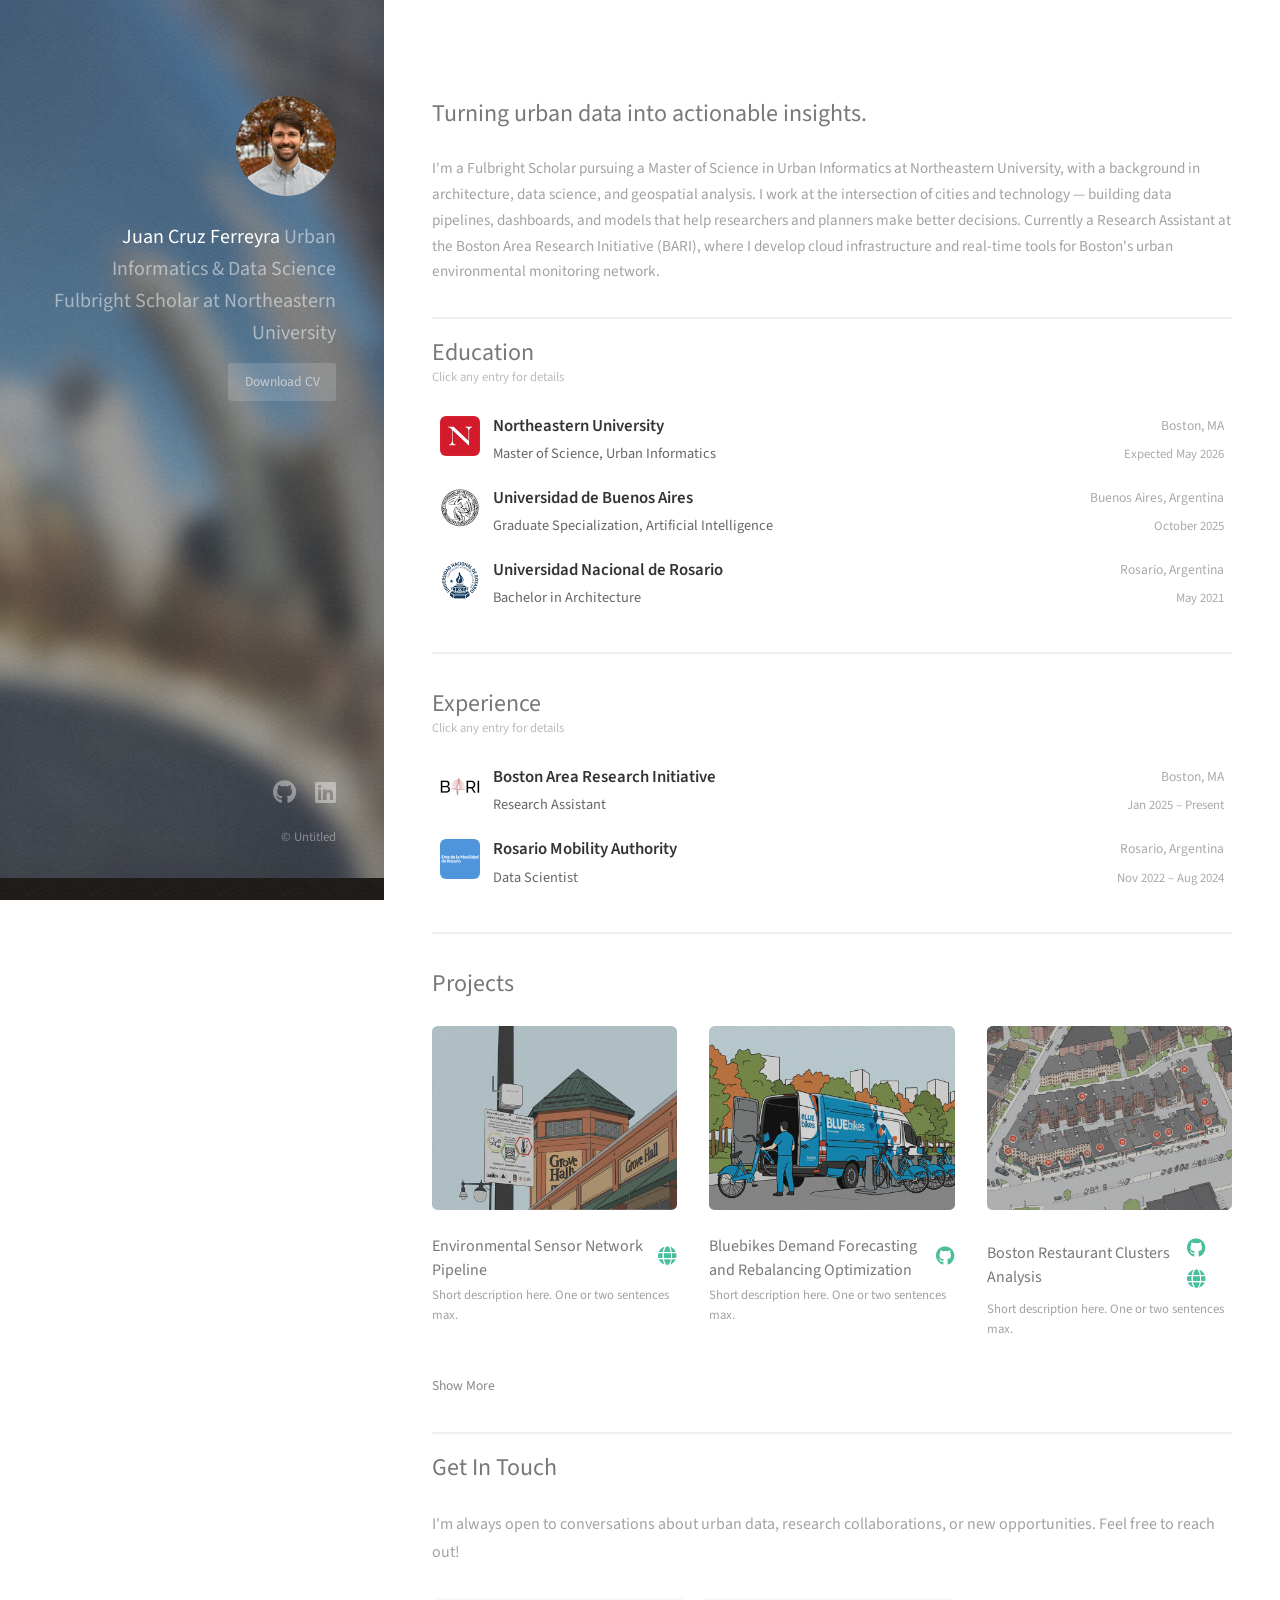
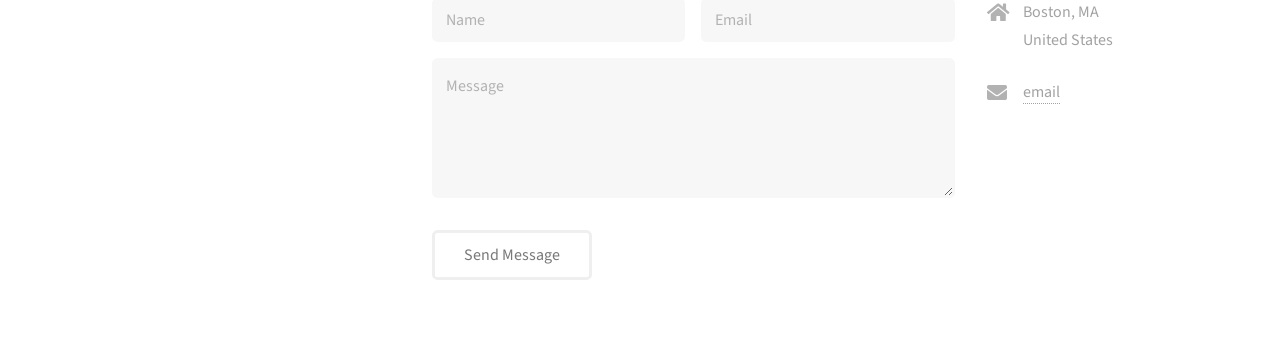
==== index.html @ acee29f5 "fix: add clickable section hint" ====
<!DOCTYPE HTML>
<!--
	Strata by HTML5 UP
	html5up.net | @ajlkn
	Free for personal and commercial use under the CCA 3.0 license (html5up.net/license)
-->
<html>

<head>
	<title>Juan Cruz Ferreyra - portfolio</title>
	<meta charset="utf-8" />
	<meta name="viewport" content="width=device-width, initial-scale=1, user-scalable=no" />
	<link rel="stylesheet" href="assets/css/main.css" />
	<link rel="stylesheet" href="assets/css/lightbox.css" />
</head>

<body class="is-preload">

	<!-- Header -->
	<header id="header">
		<div class="inner">
			<a href="#" class="image avatar"><img src="images/avatar.jpg" alt="Juan Cruz" /></a>
			<h1><strong>Juan Cruz Ferreyra</strong><br />
				Urban Informatics & Data Science<br />
				Fulbright Scholar at Northeastern University</h1>
			<a href="files/resume.pdf" download class="cv-button">Download CV</a>
		</div>
	</header>

	<!-- Main -->
	<div id="main">

		<!-- SUMMARY -->
		<section id="one">
			<header class="major">
				<h2>Turning urban data into actionable insights.</h2>
			</header>
			<p>I'm a Fulbright Scholar pursuing a Master of Science in Urban Informatics at Northeastern University,
				with a background in architecture, data science, and geospatial analysis. I work at the intersection of
				cities and technology — building data pipelines, dashboards, and models that help researchers and
				planners make better decisions. Currently a Research Assistant at the Boston Area Research Initiative
				(BARI), where I develop cloud infrastructure and real-time tools for Boston's urban environmental
				monitoring network.</p>
		</section>


		<!-- EDUCATION -->
		<section id="education">
			<h2>Education</h2>
			<p class="section-hint">Click any entry for details</p>

			<div class="edu-list">

				<div class="edu-item" data-id="edu1">
					<div class="edu-main">
						<a href="https://www.northeastern.edu" target="_blank" class="entry-logo-link">
							<img src="images/logos/neu.jpg" alt="Northeastern University" class="entry-logo" />
						</a>
						<div class="edu-left">
							<span class="edu-institution">Northeastern University</span>
							<span class="edu-degree">Master of Science, Urban Informatics</span>
						</div>
						<div class="edu-right">
							<span class="edu-location">Boston, MA</span>
							<span class="edu-date">Expected May 2026</span>
						</div>
					</div>
				</div>

				<div class="edu-item" data-id="edu2">
					<div class="edu-main">
						<a href="https://www.uba.ar/" target="_blank" class="entry-logo-link">
							<img src="images/logos/uba.jpg" alt="Universidad de Buenos Aires" class="entry-logo" />
						</a>
						<div class="edu-left">
							<span class="edu-institution">Universidad de Buenos Aires</span>
							<span class="edu-degree">Graduate Specialization, Artificial Intelligence</span>
						</div>
						<div class="edu-right">
							<span class="edu-location">Buenos Aires, Argentina</span>
							<span class="edu-date">October 2025</span>
						</div>
					</div>
				</div>

				<div class="edu-item" data-id="edu3">
					<div class="edu-main">
						<a href="https://unr.edu.ar/" target="_blank" class="entry-logo-link">
							<img src="images/logos/unr.jpg" alt="Northeastern University" class="entry-logo" />
						</a>
						<div class="edu-left">
							<span class="edu-institution">Universidad Nacional de Rosario</span>
							<span class="edu-degree">Bachelor in Architecture</span>
						</div>
						<div class="edu-right">
							<span class="edu-location">Rosario, Argentina</span>
							<span class="edu-date">May 2021</span>
						</div>
					</div>
				</div>

			</div>
		</section>

		<!-- Education popup data (hidden) -->
		<div id="edu1-data" style="display:none">
			<h3>Master of Science, Urban Informatics</h3>
			<p class="edu-popup-meta">Northeastern University · Boston, MA<br>Expected May 2026</p>
			<p>The MS in Urban Informatics at Northeastern is a two-year interdisciplinary program applying geospatial
				and computational methods to real-world urban challenges. Its flexible structure draws from engineering,
				planning, and data science, with a strong emphasis on project development and visualization. My
				coursework follows a concentration in Transportation.</p>
			<h4>Courses</h4>
			<ul>
				<li>OR 6205: Deterministic Operations Research</li>
				<li>CIVE 7100: Time Series and Geospatial Data Science</li>
				<li>INSH 6101: Agent-Based Modeling</li>
				<li>IE 7374: Generative AI</li>
				<li>PPUA 6263: GIS for Urban and Regional Planning</li>
				<li>INSH 5302: Information Design and Visual Analytics</li>
				<li>PPUA 5262: Big Data for Cities</li>
				<li>INSH 5301: Computational Statistics</li>
			</ul>
			<div id="lx-tags">
				<span>Python</span>
				<span>GIS</span>
				<span>SQL</span>
				<span>Streamlit</span>
			</div>
			<div class="edu-popup-links">
				<a href="https://camd.northeastern.edu/program/urban-informatics-ms/" target="_blank"
					class="icon solid fa-globe" title="Program Website"><span class="label">Program Website</span></a>
			</div>
		</div>

		<div id="edu2-data" style="display:none">
			<h3>Graduate Specialization, Artificial Intelligence</h3>
			<p class="edu-popup-meta">University of Buenos Aires · Buenos Aires, Argentina<br>October 2025</p>
			<p>The Graduate Specialization in Artificial Intelligence at UBA's School of Engineering is a rigorous
				one-year program focused on technical and methodological AI skills. Delivered synchronously online, it
				covers the full stack from mathematical foundations to applied deep learning and MLOps. The
				specialization serves as the intermediate degree toward a Master's in Artificial Intelligence, and
				concludes with a 600-hour capstone project.</p>
			<h4>Courses</h4>
			<ul>
				<li>Capstone</li>
				<li>Computer Vision I and II</li>
				<li>MLOps</li>
				<li>Natural Language Processing I</li>
				<li>Deep Learning</li>
				<li>Time Series Analysis and Forecasting</li>
				<li>Machine Learning</li>
				<li>Probability and Statistics</li>
				<li>Mathematics for Artificial Intelligence</li>
			</ul>
			<div id="lx-tags">
				<span>Python</span>
				<span>Machine Learning</span>
			</div>
			<div class="edu-popup-links">
				<a href="https://lse-posgrados.fi.uba.ar/posgrados/especializaciones/ceia" target="_blank"
					class="icon solid fa-globe" title="Program Website"><span class="label">Program Website</span></a>
			</div>
		</div>

		<div id="edu3-data" style="display:none">
			<h3>Bachelor in Architecture</h3>
			<p class="edu-popup-meta">National University of Rosario · Rosario, Argentina<br>May 2021</p>
			<p>My training in architecture at UNR built a foundation in spatial thinking, design communication, and the
				relationship between people and the built environment — perspectives I continue to draw on when working
				with urban data. The program's urban planning sequence introduced me to city analysis, intervention
				design, and the historical forces that shape urban form, which ultimately led me toward urban
				informatics as a field.</p>
			<h4>Courses</h4>
			<ul>
				<li>Urban Planning I, II, III</li>
				<li>Architectural Project I, II, III</li>
				<li>Graphic Epression I, II</li>
			</ul>
			<div class="edu-popup-links">
				<a href="https://fapyd.unr.edu.ar/" target="_blank" class="icon solid fa-globe"
					title="Program Website"><span class="label">Program Website</span></a>
			</div>
		</div>

		<!-- EXPERIENCE -->
		<section id="experience">
			<h2>Experience</h2>
			<p class="section-hint">Click any entry for details</p>
			
			<div class="edu-list">

				<div class="edu-item" data-id="exp1">
					<div class="edu-main">
						<a href="https://cssh.northeastern.edu/bari/" target="_blank" class="entry-logo-link">
							<img src="images/logos/bari.jpg" alt="Boston Area Research Initiative" class="entry-logo" />
						</a>
						<div class="edu-left">
							<span class="edu-institution">Boston Area Research Initiative</span>
							<span class="edu-degree">Research Assistant</span>
						</div>
						<div class="edu-right">
							<span class="edu-location">Boston, MA</span>
							<span class="edu-date">Jan 2025 – Present</span>
						</div>
					</div>
				</div>

				<div class="edu-item" data-id="exp2">
					<div class="edu-main">
						<a href="#" target="_blank" class="entry-logo-link">
							<img src="images/logos/emr.jpg" alt="Rosario Mobility Authority" class="entry-logo" />
						</a>
						<div class="edu-left">
							<span class="edu-institution">Rosario Mobility Authority</span>
							<span class="edu-degree">Data Scientist</span>
						</div>
						<div class="edu-right">
							<span class="edu-location">Rosario, Argentina</span>
							<span class="edu-date">Nov 2022 – Aug 2024</span>
						</div>
					</div>
				</div>

			</div>
		</section>

		<!-- Experience popup data (hidden) -->
		<div id="exp1-data" style="display:none">
			<h3>Research Assistant</h3>
			<p class="edu-popup-meta">Boston Area Research Initiative · Boston, MA<br>Jan 2025 – Present</p>
			<p>The Boston Area Research Initiative (BARI) is a civic research center at Northeastern that leverages
				urban data to advance social, economic, and environmental justice across greater Boston. I joined as a
				Research Assistant in January 2025, supporting data infrastructure development and open data initiatives
				in collaboration with public and non-profit partners.</p>
			<ul>
				<li>Owned end-to-end development and deployment of real-time data pipeline and dashboard for 50+
					distributed urban sensors. Collaborated with stakeholders to define requirements, designed cloud
					infrastructure for data ingestion and transformation, implemented data quality validation and
					relational database, and built live dashboard enabling non-technical users to independently analyze
					data.</li>
				<li>Led product rollout including user training, documentation, and system handoff. Monitor and maintain
					pipeline to ensure reliable performance for ongoing research and community partnerships.</li>
				<li>Curated and published open datasets integrating public Boston data sources with geospatial layers
					for research and urban policy analysis.</li>
			</ul>
			<div id="lx-tags">
				<span>Python</span>
				<span>R</span>
				<span>Azure</span>
				<span>SQL</span>
				<span>Streamlit</span>
				<span>ArcGIS</span>
			</div>
			<div class="edu-popup-links">
				<a href="https://cssh.northeastern.edu/bari/" target="_blank" class="icon solid fa-globe"
					title="Organization Website"><span class="label">Website</span></a>
			</div>
		</div>

		<div id="exp2-data" style="display:none">
			<h3>Data Scientist</h3>
			<p class="edu-popup-meta">Rosario Mobility Authority · Rosario, Argentina<br>Nov 2022 – Aug 2024</p>
			<p>The Rosario Mobility Authority (Ente de la Movilidad de Rosario) is the public agency overseeing urban
				mobility across all transport modes in Rosario, Argentina — including a bus network of 52 lines serving
				the greater metropolitan area. As a Data Scientist, I supported the agency's data and analytics efforts,
				working across transit operations, GPS infrastructure, and bikeshare systems.</p>
			<ul>
				<li>Analyzed GPS trajectory data, smart card transactions, and operational logs from 400+ buses to
					monitor transit system performance and identify service disruptions. Collaborated with operations
					and planning teams to build automated dashboards used by executive leadership for data-driven
					decision-making and performance tracking.</li>
				<li>Built predictive model combining spatial and temporal features with gradient boosting to recover
					missing origin locations in GPS data. Achieved 93.8% accuracy, improving data completeness by 15%+
					and enabling more precise origin-destination analysis for underrepresented geographical areas with
					poor GPS signal coverage.</li>
				<li>Developed and deployed automated data quality system to detect and correct GPS trajectory errors,
					integrating validation process into smart card transaction queries. Reduced manual data cleaning
					effort by 80%, enabling fair performance analysis across bus lines and improving data reliability
					for operational analytics.</li>
				<li>Identified anomalous usage patterns in 4+ years of bike-sharing trip data accounting for 12.6% of
					vehicle losses. Collaborated with team to propose targeted interventions as alternative to
					third-party vendor's system-wide restriction approach, presenting data-driven recommendations to
					stakeholders.</li>
			</ul>
			<div id="lx-tags">
				<span>Python</span>
				<span>SQL</span>
				<span>PostgreSQL</span>
				<span>GeoPandas</span>
			</div>
			<div class="edu-popup-links">
				<a href="#" target="_blank" class="icon solid fa-globe" title="Organization Website"><span
						class="label">Website</span></a>
			</div>
		</div>


		<!-- PROJECTS -->
		<section id="two">
			<h2>Projects</h2>
			<div class="row">

				<article class="col-4 col-12-xsmall work-item">
					<div class="project-gallery">
						<a href="images/fulls/project01/project01-01.jpg" class="image fit thumb"
							data-caption="Real-time sensor dashboard overview">
							<img src="images/thumbs/project01.jpg" alt="" />
						</a>
						<a href="images/fulls/project01/project01-02.jpg" class="image fit thumb" style="display:none"
							data-caption="ETL pipeline architecture">
							<img src="images/thumbs/project01-01.jpg" alt="" />
						</a>
						<a href="images/fulls/project01/project01-03.jpg" class="image fit thumb" style="display:none"
							data-caption="Geospatial data visualization">
							<img src="images/thumbs/project01-01.jpg" alt="" />
						</a>
					</div>
					<div
						style="display:flex; align-items:center; justify-content:space-between; margin:0.5em 0 0.3em 0;">
						<h3 style="margin:0;">Environmental Sensor Network Pipeline</h3>
						<ul class="icons" style="margin:0; font-size:0.8em;">
							<li><a href="https://www.commonsensesproject.org/live-sensor-data" target="_blank"
									class="icon solid fa-globe" title="Live Site"><span class="label">Live
										Site</span></a></li>
						</ul>
					</div>
					<p>Short description here. One or two sentences max.</p>
					<p class="lx-long-desc" style="display:none">This is the longer description that appears in the
						lightbox panel. You can write as much as you want here — methodology, context, findings,
						whatever you want the viewer to read when they open the project.</p>
					<span class="lx-tag" style="display:none">Python</span>
					<span class="lx-tag" style="display:none">Azure</span>
					<span class="lx-tag" style="display:none">SQL</span>
					<span class="lx-tag" style="display:none">Streamlit</span>
				</article>

				<article class="col-4 col-12-xsmall work-item">
					<div class="project-gallery">
						<a href="images/fulls/project02/map01.jpg" class="image fit thumb"
							data-caption="Real-time sensor dashboard overview">
							<img src="images/thumbs/project02.jpg" alt="" />
						</a>
						<a href="images/fulls/project02/map02.jpg" class="image fit thumb" style="display:none"
							data-caption="ETL pipeline architecture"></a>
						<a href="images/fulls/project02/map03.jpg" class="image fit thumb" style="display:none"
							data-caption="ETL pipeline architecture"></a>
						<a href="images/fulls/project02/map04.jpg" class="image fit thumb" style="display:none"
							data-caption="ETL pipeline architecture"></a>
						<a href="images/fulls/project02/map05.jpg" class="image fit thumb" style="display:none"
							data-caption="ETL pipeline architecture"></a>
						<a href="images/fulls/project02/map06.jpg" class="image fit thumb" style="display:none"
							data-caption="ETL pipeline architecture"></a>
						<a href="images/fulls/project02/map07.jpg" class="image fit thumb" style="display:none"
							data-caption="ETL pipeline architecture"></a>
					</div>
					<div
						style="display:flex; align-items:center; justify-content:space-between; margin:0.5em 0 0.3em 0;">
						<h3 style="margin:0;">Bluebikes Demand Forecasting and Rebalancing Optimization</h3>
						<ul class="icons" style="margin:0; font-size:0.8em;">
							<li><a href="https://github.com/jcruz-ferreyra?tab=repositories"
									class="icon brands fa-github" title="GitHub"><span class="label">GitHub</span></a>
							</li>
						</ul>
					</div>
					<p>Short description here. One or two sentences max.</p>
					<p class="lx-long-desc" style="display:none">This is the longer description that appears in the
						lightbox panel. You can write as much as you want here — methodology, context, findings,
						whatever you want the viewer to read when they open the project. This is the longer description
						that appears in the
						lightbox panel. You can write as much as you want here — methodology, context, findings,
						whatever you want the viewer to read when they open the project. This is the longer description
						that appears in the
						lightbox panel. You can write as much as you want here — methodology, context, findings,
						whatever you want the viewer to read when they open the project. This is the longer description
						that appears in the
						lightbox panel. You can write as much as you want here — methodology, context, findings,
						whatever you want the viewer to read when they open the project.</p>
					<span class="lx-tag" style="display:none">Python</span>
					<span class="lx-tag" style="display:none">Azure</span>
					<span class="lx-tag" style="display:none">SQL</span>
					<span class="lx-tag" style="display:none">Streamlit</span>
				</article>

				<article class="col-4 col-12-xsmall work-item">
					<div class="project-gallery">
						<a href="images/fulls/project01/project01-01.jpg" class="image fit thumb"
							data-caption="Real-time sensor dashboard overview">
							<img src="images/thumbs/project03.jpg" alt="" />
						</a>
						<a href="images/fulls/project01/project01-02.jpg" class="image fit thumb" style="display:none"
							data-caption="ETL pipeline architecture"></a>
						<a href="images/fulls/project01/project01-03.jpg" class="image fit thumb" style="display:none"
							data-caption="Geospatial data visualization"></a>
					</div>
					<div
						style="display:flex; align-items:center; justify-content:space-between; margin:0.5em 0 0.3em 0;">
						<h3 style="margin:0;">Boston Restaurant Clusters Analysis</h3>
						<ul class="icons" style="margin:0; font-size:0.8em;">
							<li><a href="https://github.com/jcruz-ferreyra?tab=repositories"
									class="icon brands fa-github" title="GitHub"><span class="label">GitHub</span></a>
							</li>
							<li><a href="https://www.commonsensesproject.org/live-sensor-data"
									class="icon solid fa-globe" title="Live Site"><span class="label">Live
										Site</span></a></li>
						</ul>
					</div>
					<p>Short description here. One or two sentences max.</p>
					<p class="lx-long-desc" style="display:none">This is the longer description that appears in the
						lightbox panel. You can write as much as you want here — methodology, context, findings,
						whatever you want the viewer to read when they open the project. This is the longer description
						that appears in the
						lightbox panel. You can write as much as you want here — methodology, context, findings,
						whatever you want the viewer to read when they open the project. This is the longer description
						that appears in the
						lightbox panel. You can write as much as you want here — methodology, context, findings,
						whatever you want the viewer to read when they open the project. This is the longer description
						that appears in the
						lightbox panel. You can write as much as you want here — methodology, context, findings,
						whatever you want the viewer to read when they open the project.</p>
					<span class="lx-tag" style="display:none">Python</span>
					<span class="lx-tag" style="display:none">Azure</span>
					<span class="lx-tag" style="display:none">SQL</span>
					<span class="lx-tag" style="display:none">Streamlit</span>
				</article>


				<div id="extra-projects" style="display:none; width:100%;">
					<div class="row">
						<article class="col-4 col-12-xsmall work-item">
							<div class="project-gallery">
								<a href="images/fulls/project01/project01-01.jpg" class="image fit thumb"
									data-caption="Real-time sensor dashboard overview">
									<img src="images/thumbs/project04.jpg" alt="" />
								</a>
								<a href="images/fulls/project01/project01-02.jpg" class="image fit thumb"
									style="display:none" data-caption="ETL pipeline architecture"></a>
								<a href="images/fulls/project01/project01-03.jpg" class="image fit thumb"
									style="display:none" data-caption="Geospatial data visualization"></a>
							</div>
							<div
								style="display:flex; align-items:center; justify-content:space-between; margin:0.5em 0 0.3em 0;">
								<h3 style="margin:0;">Bluebikes Network Expansion Analysis</h3>
								<ul class="icons" style="margin:0; font-size:0.8em;">
									<li><a href="https://github.com/jcruz-ferreyra?tab=repositories"
											class="icon brands fa-github" title="GitHub"><span
												class="label">GitHub</span></a>
									</li>
									<li><a href="https://www.commonsensesproject.org/live-sensor-data"
											class="icon solid fa-globe" title="Live Site"><span class="label">Live
												Site</span></a></li>
								</ul>
							</div>
							<p>Short description here. One or two sentences max.</p>
							<p class="lx-long-desc" style="display:none">This is the longer description that appears in
								the
								lightbox panel. You can write as much as you want here — methodology, context, findings,
								whatever you want the viewer to read when they open the project. This is the longer
								description
								that appears in the
								lightbox panel. You can write as much as you want here — methodology, context, findings,
								whatever you want the viewer to read when they open the project. This is the longer
								description
								that appears in the
								lightbox panel. You can write as much as you want here — methodology, context, findings,
								whatever you want the viewer to read when they open the project. This is the longer
								description
								that appears in the
								lightbox panel. You can write as much as you want here — methodology, context, findings,
								whatever you want the viewer to read when they open the project.</p>
							<span class="lx-tag" style="display:none">Python</span>
							<span class="lx-tag" style="display:none">Azure</span>
							<span class="lx-tag" style="display:none">SQL</span>
							<span class="lx-tag" style="display:none">Streamlit</span>
						</article>
					</div>
				</div>


			</div>
			<ul class="actions">
				<li><a href="#" class="expand-btn" id="toggle-projects">Show More</a></li>
			</ul>
		</section>

		<!-- Three -->
		<section id="three">
			<h2>Get In Touch</h2>
			<p>I'm always open to conversations about urban data, research collaborations, or new opportunities. Feel
				free to reach out!</p>
			<div class="row">
				<div class="col-8 col-12-small">
					<form method="post" action="#">
						<div class="row gtr-uniform gtr-50">
							<div class="col-6 col-12-xsmall"><input type="text" name="name" id="name"
									placeholder="Name" />
							</div>
							<div class="col-6 col-12-xsmall"><input type="email" name="email" id="email"
									placeholder="Email" /></div>
							<div class="col-12"><textarea name="message" id="message" placeholder="Message"
									rows="4"></textarea></div>
						</div>
					</form>
					<ul class="actions">
						<li><input type="submit" value="Send Message" /></li>
					</ul>
				</div>
				<div class="col-4 col-12-small">
					<ul class="labeled-icons">
						<li>
							<h3 class="icon solid fa-home"><span class="label">Address</span></h3>
							Boston, MA<br />
							United States
						</li>
						<li>
							<h3 class="icon solid fa-envelope"><span class="label">Email</span></h3>
							<a href="mailto:ferreyra.juancruz95@gmail.com">email</a>
						</li>
					</ul>
				</div>
			</div>
		</section>

	</div>

	<!-- Custom Lightbox -->
	<div id="lx-overlay">
		<div id="lx-panel">
			<button id="lx-close">&#10005;</button>
			<div id="lx-left">
				<div id="lx-image-side">
					<div id="lx-counter"></div>
					<button id="lx-prev">&#10094;</button>
					<img id="lx-img" src="" alt="" />
					<button id="lx-next">&#10095;</button>
				</div>
				<div id="lx-caption"></div>
			</div>
			<div id="lx-info-side">
				<h3 id="lx-title"></h3>
				<p id="lx-desc"></p>
				<div id="lx-tags"></div>
				<div id="lx-links"></div>
			</div>
		</div>
	</div>

	<!-- Education Popup -->
	<div id="edu-popup">
		<div id="edu-popup-panel"></div>
	</div>

	<!-- Footer -->
	<footer id="footer">
		<div class="inner">
			<ul class="icons">
				<li><a href="https://github.com/jcruz-ferreyra" class="icon brands fa-github"><span
							class="label">Github</span></a></li>
				<li><a href="https://www.linkedin.com/in/jcruz-ferreyra/" class="icon brands fa-linkedin"><span
							class="label">Linkedin</span></a></li>
			</ul>
			<ul class="copyright">
				<li>&copy; Untitled</li>
			</ul>
		</div>
	</footer>

	<!-- Scripts -->
	<script src="assets/js/jquery.min.js"></script>
	<script src="assets/js/browser.min.js"></script>
	<script src="assets/js/breakpoints.min.js"></script>
	<script src="assets/js/util.js"></script>
	<script src="assets/js/main.js"></script>
	<script src="assets/js/lightbox.js"></script>

</body>

</html>
---- assets/css/main.css ----
@import url("fontawesome-all.min.css");
@import url("https://fonts.googleapis.com/css?family=Source+Sans+Pro:400,400italic");

/*
	Strata by HTML5 UP
	html5up.net | @ajlkn
	Free for personal and commercial use under the CCA 3.0 license (html5up.net/license)
*/

html,
body,
div,
span,
applet,
object,
iframe,
h1,
h2,
h3,
h4,
h5,
h6,
p,
blockquote,
pre,
a,
abbr,
acronym,
address,
big,
cite,
code,
del,
dfn,
em,
img,
ins,
kbd,
q,
s,
samp,
small,
strike,
strong,
sub,
sup,
tt,
var,
b,
u,
i,
center,
dl,
dt,
dd,
ol,
ul,
li,
fieldset,
form,
label,
legend,
table,
caption,
tbody,
tfoot,
thead,
tr,
th,
td,
article,
aside,
canvas,
details,
embed,
figure,
figcaption,
footer,
header,
hgroup,
menu,
nav,
output,
ruby,
section,
summary,
time,
mark,
audio,
video {
	margin: 0;
	padding: 0;
	border: 0;
	font-size: 100%;
	font: inherit;
	vertical-align: baseline;
}

article,
aside,
details,
figcaption,
figure,
footer,
header,
hgroup,
menu,
nav,
section {
	display: block;
}

body {
	line-height: 1;
}

ol,
ul {
	list-style: none;
}

blockquote,
q {
	quotes: none;
}

blockquote:before,
blockquote:after,
q:before,
q:after {
	content: '';
	content: none;
}

table {
	border-collapse: collapse;
	border-spacing: 0;
}

body {
	-webkit-text-size-adjust: none;
}

mark {
	background-color: transparent;
	color: inherit;
}

input::-moz-focus-inner {
	border: 0;
	padding: 0;
}

input,
select,
textarea {
	-moz-appearance: none;
	-webkit-appearance: none;
	-ms-appearance: none;
	appearance: none;
}

/* Basic */

html {
	box-sizing: border-box;
}

*,
*:before,
*:after {
	box-sizing: inherit;
}

body {
	background: #fff;
}

body.is-preload *,
body.is-preload *:before,
body.is-preload *:after {
	-moz-animation: none !important;
	-webkit-animation: none !important;
	-ms-animation: none !important;
	animation: none !important;
	-moz-transition: none !important;
	-webkit-transition: none !important;
	-ms-transition: none !important;
	transition: none !important;
}

body,
input,
select,
textarea {
	color: #a2a2a2;
	font-family: "Source Sans Pro", Helvetica, sans-serif;
	font-size: 16pt;
	font-weight: 400;
	line-height: 1.75em;
}

a {
	-moz-transition: color 0.2s ease-in-out, border-color 0.2s ease-in-out;
	-webkit-transition: color 0.2s ease-in-out, border-color 0.2s ease-in-out;
	-ms-transition: color 0.2s ease-in-out, border-color 0.2s ease-in-out;
	transition: color 0.2s ease-in-out, border-color 0.2s ease-in-out;
	border-bottom: dotted 1px;
	color: #49bf9d;
	text-decoration: none;
}

a:hover {
	border-bottom-color: transparent;
	color: #49bf9d !important;
	text-decoration: none;
}

strong,
b {
	color: #787878;
	font-weight: 400;
}

em,
i {
	font-style: italic;
}

p {
	margin: 0 0 2em 0;
}

h1,
h2,
h3,
h4,
h5,
h6 {
	color: #787878;
	font-weight: 400;
	line-height: 1em;
	margin: 0 0 1em 0;
}

h1 a,
h2 a,
h3 a,
h4 a,
h5 a,
h6 a {
	color: inherit;
	text-decoration: none;
}

h1 {
	font-size: 2em;
	line-height: 1.5em;
}

h2 {
	font-size: 1.5em;
	line-height: 1.5em;
}

h3 {
	font-size: 1.25em;
	line-height: 1.5em;
}

h4 {
	font-size: 1.1em;
	line-height: 1.5em;
}

h5 {
	font-size: 0.9em;
	line-height: 1.5em;
}

h6 {
	font-size: 0.7em;
	line-height: 1.5em;
}

sub {
	font-size: 0.8em;
	position: relative;
	top: 0.5em;
}

sup {
	font-size: 0.8em;
	position: relative;
	top: -0.5em;
}

hr {
	border: 0;
	border-bottom: solid 2px #efefef;
	margin: 2em 0;
}

hr.major {
	margin: 3em 0;
}

blockquote {
	border-left: solid 6px #efefef;
	font-style: italic;
	margin: 0 0 2em 0;
	padding: 0.5em 0 0.5em 1.5em;
}

code {
	background: #f7f7f7;
	border-radius: 0.35em;
	border: solid 2px #efefef;
	font-family: "Courier New", monospace;
	font-size: 0.9em;
	margin: 0 0.25em;
	padding: 0.25em 0.65em;
}

pre {
	-webkit-overflow-scrolling: touch;
	font-family: "Courier New", monospace;
	font-size: 0.9em;
	margin: 0 0 2em 0;
}

pre code {
	display: block;
	line-height: 1.75em;
	padding: 1em 1.5em;
	overflow-x: auto;
}

.align-left {
	text-align: left;
}

.align-center {
	text-align: center;
}

.align-right {
	text-align: right;
}

/* Container */

.container {
	margin: 0 auto;
	max-width: calc(100% - 4em);
	width: 100%;
}

.container.xsmall {
	width: 25%;
}

.container.small {
	width: 50%;
}

.container.medium {
	width: 75%;
}

.container.large {
	width: 125%;
}

.container.xlarge {
	width: 150%;
}

.container.max {
	width: 100%;
}

@media screen and (max-width: 980px) {

	.container {
		width: 100% !important;
		max-width: 100% !important;
	}

}

@media screen and (max-width: 480px) {

	.container {
		max-width: calc(100% - 3em);
	}

}

/* Row */

.row {
	display: flex;
	flex-wrap: wrap;
	box-sizing: border-box;
	align-items: stretch;
}

.row>* {
	box-sizing: border-box;
}

.row.gtr-uniform>*> :last-child {
	margin-bottom: 0;
}

.row.aln-left {
	justify-content: flex-start;
}

.row.aln-center {
	justify-content: center;
}

.row.aln-right {
	justify-content: flex-end;
}

.row.aln-top {
	align-items: flex-start;
}

.row.aln-middle {
	align-items: center;
}

.row.aln-bottom {
	align-items: flex-end;
}

.row>.imp {
	order: -1;
}

.row>.col-1 {
	width: 8.33333%;
}

.row>.off-1 {
	margin-left: 8.33333%;
}

.row>.col-2 {
	width: 16.66667%;
}

.row>.off-2 {
	margin-left: 16.66667%;
}

.row>.col-3 {
	width: 25%;
}

.row>.off-3 {
	margin-left: 25%;
}

.row>.col-4 {
	width: 33.33333%;
}

.row>.off-4 {
	margin-left: 33.33333%;
}

.row>.col-5 {
	width: 41.66667%;
}

.row>.off-5 {
	margin-left: 41.66667%;
}

.row>.col-6 {
	width: 50%;
}

.row>.off-6 {
	margin-left: 50%;
}

.row>.col-7 {
	width: 58.33333%;
}

.row>.off-7 {
	margin-left: 58.33333%;
}

.row>.col-8 {
	width: 66.66667%;
}

.row>.off-8 {
	margin-left: 66.66667%;
}

.row>.col-9 {
	width: 75%;
}

.row>.off-9 {
	margin-left: 75%;
}

.row>.col-10 {
	width: 83.33333%;
}

.row>.off-10 {
	margin-left: 83.33333%;
}

.row>.col-11 {
	width: 91.66667%;
}

.row>.off-11 {
	margin-left: 91.66667%;
}

.row>.col-12 {
	width: 100%;
}

.row>.off-12 {
	margin-left: 100%;
}

.row.gtr-0 {
	margin-top: 0;
	margin-left: 0em;
}

.row.gtr-0>* {
	padding: 0 0 0 0em;
}

.row.gtr-0.gtr-uniform {
	margin-top: 0em;
}

.row.gtr-0.gtr-uniform>* {
	padding-top: 0em;
}

.row.gtr-25 {
	margin-top: 0;
	margin-left: -0.625em;
}

.row.gtr-25>* {
	padding: 0 0 0 0.625em;
}

.row.gtr-25.gtr-uniform {
	margin-top: -0.625em;
}

.row.gtr-25.gtr-uniform>* {
	padding-top: 0.625em;
}

.row.gtr-50 {
	margin-top: 0;
	margin-left: -1.25em;
}

.row.gtr-50>* {
	padding: 0 0 0 1.25em;
}

.row.gtr-50.gtr-uniform {
	margin-top: -1.25em;
}

.row.gtr-50.gtr-uniform>* {
	padding-top: 1.25em;
}

.row {
	margin-top: 0;
	margin-left: -2.5em;
}

.row>* {
	padding: 0 0 0 2.5em;
}

.row.gtr-uniform {
	margin-top: -2.5em;
}

.row.gtr-uniform>* {
	padding-top: 2.5em;
}

.row.gtr-150 {
	margin-top: 0;
	margin-left: -3.75em;
}

.row.gtr-150>* {
	padding: 0 0 0 3.75em;
}

.row.gtr-150.gtr-uniform {
	margin-top: -3.75em;
}

.row.gtr-150.gtr-uniform>* {
	padding-top: 3.75em;
}

.row.gtr-200 {
	margin-top: 0;
	margin-left: -5em;
}

.row.gtr-200>* {
	padding: 0 0 0 5em;
}

.row.gtr-200.gtr-uniform {
	margin-top: -5em;
}

.row.gtr-200.gtr-uniform>* {
	padding-top: 5em;
}

@media screen and (max-width: 1800px) {

	.row {
		display: flex;
		flex-wrap: wrap;
		box-sizing: border-box;
		align-items: stretch;
	}

	.row>* {
		box-sizing: border-box;
	}

	.row.gtr-uniform>*> :last-child {
		margin-bottom: 0;
	}

	.row.aln-left {
		justify-content: flex-start;
	}

	.row.aln-center {
		justify-content: center;
	}

	.row.aln-right {
		justify-content: flex-end;
	}

	.row.aln-top {
		align-items: flex-start;
	}

	.row.aln-middle {
		align-items: center;
	}

	.row.aln-bottom {
		align-items: flex-end;
	}

	.row>.imp-xlarge {
		order: -1;
	}

	.row>.col-1-xlarge {
		width: 8.33333%;
	}

	.row>.off-1-xlarge {
		margin-left: 8.33333%;
	}

	.row>.col-2-xlarge {
		width: 16.66667%;
	}

	.row>.off-2-xlarge {
		margin-left: 16.66667%;
	}

	.row>.col-3-xlarge {
		width: 25%;
	}

	.row>.off-3-xlarge {
		margin-left: 25%;
	}

	.row>.col-4-xlarge {
		width: 33.33333%;
	}

	.row>.off-4-xlarge {
		margin-left: 33.33333%;
	}

	.row>.col-5-xlarge {
		width: 41.66667%;
	}

	.row>.off-5-xlarge {
		margin-left: 41.66667%;
	}

	.row>.col-6-xlarge {
		width: 50%;
	}

	.row>.off-6-xlarge {
		margin-left: 50%;
	}

	.row>.col-7-xlarge {
		width: 58.33333%;
	}

	.row>.off-7-xlarge {
		margin-left: 58.33333%;
	}

	.row>.col-8-xlarge {
		width: 66.66667%;
	}

	.row>.off-8-xlarge {
		margin-left: 66.66667%;
	}

	.row>.col-9-xlarge {
		width: 75%;
	}

	.row>.off-9-xlarge {
		margin-left: 75%;
	}

	.row>.col-10-xlarge {
		width: 83.33333%;
	}

	.row>.off-10-xlarge {
		margin-left: 83.33333%;
	}

	.row>.col-11-xlarge {
		width: 91.66667%;
	}

	.row>.off-11-xlarge {
		margin-left: 91.66667%;
	}

	.row>.col-12-xlarge {
		width: 100%;
	}

	.row>.off-12-xlarge {
		margin-left: 100%;
	}

	.row.gtr-0 {
		margin-top: 0;
		margin-left: 0em;
	}

	.row.gtr-0>* {
		padding: 0 0 0 0em;
	}

	.row.gtr-0.gtr-uniform {
		margin-top: 0em;
	}

	.row.gtr-0.gtr-uniform>* {
		padding-top: 0em;
	}

	.row.gtr-25 {
		margin-top: 0;
		margin-left: -0.625em;
	}

	.row.gtr-25>* {
		padding: 0 0 0 0.625em;
	}

	.row.gtr-25.gtr-uniform {
		margin-top: -0.625em;
	}

	.row.gtr-25.gtr-uniform>* {
		padding-top: 0.625em;
	}

	.row.gtr-50 {
		margin-top: 0;
		margin-left: -1.25em;
	}

	.row.gtr-50>* {
		padding: 0 0 0 1.25em;
	}

	.row.gtr-50.gtr-uniform {
		margin-top: -1.25em;
	}

	.row.gtr-50.gtr-uniform>* {
		padding-top: 1.25em;
	}

	.row {
		margin-top: 0;
		margin-left: -2.5em;
	}

	.row>* {
		padding: 0 0 0 2.5em;
	}

	.row.gtr-uniform {
		margin-top: -2.5em;
	}

	.row.gtr-uniform>* {
		padding-top: 2.5em;
	}

	.row.gtr-150 {
		margin-top: 0;
		margin-left: -3.75em;
	}

	.row.gtr-150>* {
		padding: 0 0 0 3.75em;
	}

	.row.gtr-150.gtr-uniform {
		margin-top: -3.75em;
	}

	.row.gtr-150.gtr-uniform>* {
		padding-top: 3.75em;
	}

	.row.gtr-200 {
		margin-top: 0;
		margin-left: -5em;
	}

	.row.gtr-200>* {
		padding: 0 0 0 5em;
	}

	.row.gtr-200.gtr-uniform {
		margin-top: -5em;
	}

	.row.gtr-200.gtr-uniform>* {
		padding-top: 5em;
	}

}

@media screen and (max-width: 1280px) {

	.row {
		display: flex;
		flex-wrap: wrap;
		box-sizing: border-box;
		align-items: stretch;
	}

	.row>* {
		box-sizing: border-box;
	}

	.row.gtr-uniform>*> :last-child {
		margin-bottom: 0;
	}

	.row.aln-left {
		justify-content: flex-start;
	}

	.row.aln-center {
		justify-content: center;
	}

	.row.aln-right {
		justify-content: flex-end;
	}

	.row.aln-top {
		align-items: flex-start;
	}

	.row.aln-middle {
		align-items: center;
	}

	.row.aln-bottom {
		align-items: flex-end;
	}

	.row>.imp-large {
		order: -1;
	}

	.row>.col-1-large {
		width: 8.33333%;
	}

	.row>.off-1-large {
		margin-left: 8.33333%;
	}

	.row>.col-2-large {
		width: 16.66667%;
	}

	.row>.off-2-large {
		margin-left: 16.66667%;
	}

	.row>.col-3-large {
		width: 25%;
	}

	.row>.off-3-large {
		margin-left: 25%;
	}

	.row>.col-4-large {
		width: 33.33333%;
	}

	.row>.off-4-large {
		margin-left: 33.33333%;
	}

	.row>.col-5-large {
		width: 41.66667%;
	}

	.row>.off-5-large {
		margin-left: 41.66667%;
	}

	.row>.col-6-large {
		width: 50%;
	}

	.row>.off-6-large {
		margin-left: 50%;
	}

	.row>.col-7-large {
		width: 58.33333%;
	}

	.row>.off-7-large {
		margin-left: 58.33333%;
	}

	.row>.col-8-large {
		width: 66.66667%;
	}

	.row>.off-8-large {
		margin-left: 66.66667%;
	}

	.row>.col-9-large {
		width: 75%;
	}

	.row>.off-9-large {
		margin-left: 75%;
	}

	.row>.col-10-large {
		width: 83.33333%;
	}

	.row>.off-10-large {
		margin-left: 83.33333%;
	}

	.row>.col-11-large {
		width: 91.66667%;
	}

	.row>.off-11-large {
		margin-left: 91.66667%;
	}

	.row>.col-12-large {
		width: 100%;
	}

	.row>.off-12-large {
		margin-left: 100%;
	}

	.row.gtr-0 {
		margin-top: 0;
		margin-left: 0em;
	}

	.row.gtr-0>* {
		padding: 0 0 0 0em;
	}

	.row.gtr-0.gtr-uniform {
		margin-top: 0em;
	}

	.row.gtr-0.gtr-uniform>* {
		padding-top: 0em;
	}

	.row.gtr-25 {
		margin-top: 0;
		margin-left: -0.5em;
	}

	.row.gtr-25>* {
		padding: 0 0 0 0.5em;
	}

	.row.gtr-25.gtr-uniform {
		margin-top: -0.5em;
	}

	.row.gtr-25.gtr-uniform>* {
		padding-top: 0.5em;
	}

	.row.gtr-50 {
		margin-top: 0;
		margin-left: -1em;
	}

	.row.gtr-50>* {
		padding: 0 0 0 1em;
	}

	.row.gtr-50.gtr-uniform {
		margin-top: -1em;
	}

	.row.gtr-50.gtr-uniform>* {
		padding-top: 1em;
	}

	.row {
		margin-top: 0;
		margin-left: -2em;
	}

	.row>* {
		padding: 0 0 0 2em;
	}

	.row.gtr-uniform {
		margin-top: -2em;
	}

	.row.gtr-uniform>* {
		padding-top: 2em;
	}

	.row.gtr-150 {
		margin-top: 0;
		margin-left: -3em;
	}

	.row.gtr-150>* {
		padding: 0 0 0 3em;
	}

	.row.gtr-150.gtr-uniform {
		margin-top: -3em;
	}

	.row.gtr-150.gtr-uniform>* {
		padding-top: 3em;
	}

	.row.gtr-200 {
		margin-top: 0;
		margin-left: -4em;
	}

	.row.gtr-200>* {
		padding: 0 0 0 4em;
	}

	.row.gtr-200.gtr-uniform {
		margin-top: -4em;
	}

	.row.gtr-200.gtr-uniform>* {
		padding-top: 4em;
	}

}

@media screen and (max-width: 980px) {

	.row {
		display: flex;
		flex-wrap: wrap;
		box-sizing: border-box;
		align-items: stretch;
	}

	.row>* {
		box-sizing: border-box;
	}

	.row.gtr-uniform>*> :last-child {
		margin-bottom: 0;
	}

	.row.aln-left {
		justify-content: flex-start;
	}

	.row.aln-center {
		justify-content: center;
	}

	.row.aln-right {
		justify-content: flex-end;
	}

	.row.aln-top {
		align-items: flex-start;
	}

	.row.aln-middle {
		align-items: center;
	}

	.row.aln-bottom {
		align-items: flex-end;
	}

	.row>.imp-medium {
		order: -1;
	}

	.row>.col-1-medium {
		width: 8.33333%;
	}

	.row>.off-1-medium {
		margin-left: 8.33333%;
	}

	.row>.col-2-medium {
		width: 16.66667%;
	}

	.row>.off-2-medium {
		margin-left: 16.66667%;
	}

	.row>.col-3-medium {
		width: 25%;
	}

	.row>.off-3-medium {
		margin-left: 25%;
	}

	.row>.col-4-medium {
		width: 33.33333%;
	}

	.row>.off-4-medium {
		margin-left: 33.33333%;
	}

	.row>.col-5-medium {
		width: 41.66667%;
	}

	.row>.off-5-medium {
		margin-left: 41.66667%;
	}

	.row>.col-6-medium {
		width: 50%;
	}

	.row>.off-6-medium {
		margin-left: 50%;
	}

	.row>.col-7-medium {
		width: 58.33333%;
	}

	.row>.off-7-medium {
		margin-left: 58.33333%;
	}

	.row>.col-8-medium {
		width: 66.66667%;
	}

	.row>.off-8-medium {
		margin-left: 66.66667%;
	}

	.row>.col-9-medium {
		width: 75%;
	}

	.row>.off-9-medium {
		margin-left: 75%;
	}

	.row>.col-10-medium {
		width: 83.33333%;
	}

	.row>.off-10-medium {
		margin-left: 83.33333%;
	}

	.row>.col-11-medium {
		width: 91.66667%;
	}

	.row>.off-11-medium {
		margin-left: 91.66667%;
	}

	.row>.col-12-medium {
		width: 100%;
	}

	.row>.off-12-medium {
		margin-left: 100%;
	}

	.row.gtr-0 {
		margin-top: 0;
		margin-left: 0em;
	}

	.row.gtr-0>* {
		padding: 0 0 0 0em;
	}

	.row.gtr-0.gtr-uniform {
		margin-top: 0em;
	}

	.row.gtr-0.gtr-uniform>* {
		padding-top: 0em;
	}

	.row.gtr-25 {
		margin-top: 0;
		margin-left: -0.5em;
	}

	.row.gtr-25>* {
		padding: 0 0 0 0.5em;
	}

	.row.gtr-25.gtr-uniform {
		margin-top: -0.5em;
	}

	.row.gtr-25.gtr-uniform>* {
		padding-top: 0.5em;
	}

	.row.gtr-50 {
		margin-top: 0;
		margin-left: -1em;
	}

	.row.gtr-50>* {
		padding: 0 0 0 1em;
	}

	.row.gtr-50.gtr-uniform {
		margin-top: -1em;
	}

	.row.gtr-50.gtr-uniform>* {
		padding-top: 1em;
	}

	.row {
		margin-top: 0;
		margin-left: -2em;
	}

	.row>* {
		padding: 0 0 0 2em;
	}

	.row.gtr-uniform {
		margin-top: -2em;
	}

	.row.gtr-uniform>* {
		padding-top: 2em;
	}

	.row.gtr-150 {
		margin-top: 0;
		margin-left: -3em;
	}

	.row.gtr-150>* {
		padding: 0 0 0 3em;
	}

	.row.gtr-150.gtr-uniform {
		margin-top: -3em;
	}

	.row.gtr-150.gtr-uniform>* {
		padding-top: 3em;
	}

	.row.gtr-200 {
		margin-top: 0;
		margin-left: -4em;
	}

	.row.gtr-200>* {
		padding: 0 0 0 4em;
	}

	.row.gtr-200.gtr-uniform {
		margin-top: -4em;
	}

	.row.gtr-200.gtr-uniform>* {
		padding-top: 4em;
	}

}

@media screen and (max-width: 736px) {

	.row {
		display: flex;
		flex-wrap: wrap;
		box-sizing: border-box;
		align-items: stretch;
	}

	.row>* {
		box-sizing: border-box;
	}

	.row.gtr-uniform>*> :last-child {
		margin-bottom: 0;
	}

	.row.aln-left {
		justify-content: flex-start;
	}

	.row.aln-center {
		justify-content: center;
	}

	.row.aln-right {
		justify-content: flex-end;
	}

	.row.aln-top {
		align-items: flex-start;
	}

	.row.aln-middle {
		align-items: center;
	}

	.row.aln-bottom {
		align-items: flex-end;
	}

	.row>.imp-small {
		order: -1;
	}

	.row>.col-1-small {
		width: 8.33333%;
	}

	.row>.off-1-small {
		margin-left: 8.33333%;
	}

	.row>.col-2-small {
		width: 16.66667%;
	}

	.row>.off-2-small {
		margin-left: 16.66667%;
	}

	.row>.col-3-small {
		width: 25%;
	}

	.row>.off-3-small {
		margin-left: 25%;
	}

	.row>.col-4-small {
		width: 33.33333%;
	}

	.row>.off-4-small {
		margin-left: 33.33333%;
	}

	.row>.col-5-small {
		width: 41.66667%;
	}

	.row>.off-5-small {
		margin-left: 41.66667%;
	}

	.row>.col-6-small {
		width: 50%;
	}

	.row>.off-6-small {
		margin-left: 50%;
	}

	.row>.col-7-small {
		width: 58.33333%;
	}

	.row>.off-7-small {
		margin-left: 58.33333%;
	}

	.row>.col-8-small {
		width: 66.66667%;
	}

	.row>.off-8-small {
		margin-left: 66.66667%;
	}

	.row>.col-9-small {
		width: 75%;
	}

	.row>.off-9-small {
		margin-left: 75%;
	}

	.row>.col-10-small {
		width: 83.33333%;
	}

	.row>.off-10-small {
		margin-left: 83.33333%;
	}

	.row>.col-11-small {
		width: 91.66667%;
	}

	.row>.off-11-small {
		margin-left: 91.66667%;
	}

	.row>.col-12-small {
		width: 100%;
	}

	.row>.off-12-small {
		margin-left: 100%;
	}

	.row.gtr-0 {
		margin-top: 0;
		margin-left: 0em;
	}

	.row.gtr-0>* {
		padding: 0 0 0 0em;
	}

	.row.gtr-0.gtr-uniform {
		margin-top: 0em;
	}

	.row.gtr-0.gtr-uniform>* {
		padding-top: 0em;
	}

	.row.gtr-25 {
		margin-top: 0;
		margin-left: -0.375em;
	}

	.row.gtr-25>* {
		padding: 0 0 0 0.375em;
	}

	.row.gtr-25.gtr-uniform {
		margin-top: -0.375em;
	}

	.row.gtr-25.gtr-uniform>* {
		padding-top: 0.375em;
	}

	.row.gtr-50 {
		margin-top: 0;
		margin-left: -0.75em;
	}

	.row.gtr-50>* {
		padding: 0 0 0 0.75em;
	}

	.row.gtr-50.gtr-uniform {
		margin-top: -0.75em;
	}

	.row.gtr-50.gtr-uniform>* {
		padding-top: 0.75em;
	}

	.row {
		margin-top: 0;
		margin-left: -1.5em;
	}

	.row>* {
		padding: 0 0 0 1.5em;
	}

	.row.gtr-uniform {
		margin-top: -1.5em;
	}

	.row.gtr-uniform>* {
		padding-top: 1.5em;
	}

	.row.gtr-150 {
		margin-top: 0;
		margin-left: -2.25em;
	}

	.row.gtr-150>* {
		padding: 0 0 0 2.25em;
	}

	.row.gtr-150.gtr-uniform {
		margin-top: -2.25em;
	}

	.row.gtr-150.gtr-uniform>* {
		padding-top: 2.25em;
	}

	.row.gtr-200 {
		margin-top: 0;
		margin-left: -3em;
	}

	.row.gtr-200>* {
		padding: 0 0 0 3em;
	}

	.row.gtr-200.gtr-uniform {
		margin-top: -3em;
	}

	.row.gtr-200.gtr-uniform>* {
		padding-top: 3em;
	}

}

@media screen and (max-width: 480px) {

	.row {
		display: flex;
		flex-wrap: wrap;
		box-sizing: border-box;
		align-items: stretch;
	}

	.row>* {
		box-sizing: border-box;
	}

	.row.gtr-uniform>*> :last-child {
		margin-bottom: 0;
	}

	.row.aln-left {
		justify-content: flex-start;
	}

	.row.aln-center {
		justify-content: center;
	}

	.row.aln-right {
		justify-content: flex-end;
	}

	.row.aln-top {
		align-items: flex-start;
	}

	.row.aln-middle {
		align-items: center;
	}

	.row.aln-bottom {
		align-items: flex-end;
	}

	.row>.imp-xsmall {
		order: -1;
	}

	.row>.col-1-xsmall {
		width: 8.33333%;
	}

	.row>.off-1-xsmall {
		margin-left: 8.33333%;
	}

	.row>.col-2-xsmall {
		width: 16.66667%;
	}

	.row>.off-2-xsmall {
		margin-left: 16.66667%;
	}

	.row>.col-3-xsmall {
		width: 25%;
	}

	.row>.off-3-xsmall {
		margin-left: 25%;
	}

	.row>.col-4-xsmall {
		width: 33.33333%;
	}

	.row>.off-4-xsmall {
		margin-left: 33.33333%;
	}

	.row>.col-5-xsmall {
		width: 41.66667%;
	}

	.row>.off-5-xsmall {
		margin-left: 41.66667%;
	}

	.row>.col-6-xsmall {
		width: 50%;
	}

	.row>.off-6-xsmall {
		margin-left: 50%;
	}

	.row>.col-7-xsmall {
		width: 58.33333%;
	}

	.row>.off-7-xsmall {
		margin-left: 58.33333%;
	}

	.row>.col-8-xsmall {
		width: 66.66667%;
	}

	.row>.off-8-xsmall {
		margin-left: 66.66667%;
	}

	.row>.col-9-xsmall {
		width: 75%;
	}

	.row>.off-9-xsmall {
		margin-left: 75%;
	}

	.row>.col-10-xsmall {
		width: 83.33333%;
	}

	.row>.off-10-xsmall {
		margin-left: 83.33333%;
	}

	.row>.col-11-xsmall {
		width: 91.66667%;
	}

	.row>.off-11-xsmall {
		margin-left: 91.66667%;
	}

	.row>.col-12-xsmall {
		width: 100%;
	}

	.row>.off-12-xsmall {
		margin-left: 100%;
	}

	.row.gtr-0 {
		margin-top: 0;
		margin-left: 0em;
	}

	.row.gtr-0>* {
		padding: 0 0 0 0em;
	}

	.row.gtr-0.gtr-uniform {
		margin-top: 0em;
	}

	.row.gtr-0.gtr-uniform>* {
		padding-top: 0em;
	}

	.row.gtr-25 {
		margin-top: 0;
		margin-left: -0.375em;
	}

	.row.gtr-25>* {
		padding: 0 0 0 0.375em;
	}

	.row.gtr-25.gtr-uniform {
		margin-top: -0.375em;
	}

	.row.gtr-25.gtr-uniform>* {
		padding-top: 0.375em;
	}

	.row.gtr-50 {
		margin-top: 0;
		margin-left: -0.75em;
	}

	.row.gtr-50>* {
		padding: 0 0 0 0.75em;
	}

	.row.gtr-50.gtr-uniform {
		margin-top: -0.75em;
	}

	.row.gtr-50.gtr-uniform>* {
		padding-top: 0.75em;
	}

	.row {
		margin-top: 0;
		margin-left: -1.5em;
	}

	.row>* {
		padding: 0 0 0 1.5em;
	}

	.row.gtr-uniform {
		margin-top: -1.5em;
	}

	.row.gtr-uniform>* {
		padding-top: 1.5em;
	}

	.row.gtr-150 {
		margin-top: 0;
		margin-left: -2.25em;
	}

	.row.gtr-150>* {
		padding: 0 0 0 2.25em;
	}

	.row.gtr-150.gtr-uniform {
		margin-top: -2.25em;
	}

	.row.gtr-150.gtr-uniform>* {
		padding-top: 2.25em;
	}

	.row.gtr-200 {
		margin-top: 0;
		margin-left: -3em;
	}

	.row.gtr-200>* {
		padding: 0 0 0 3em;
	}

	.row.gtr-200.gtr-uniform {
		margin-top: -3em;
	}

	.row.gtr-200.gtr-uniform>* {
		padding-top: 3em;
	}

}

/* Section/Article */

section.special,
article.special {
	text-align: center;
}

header p {
	color: #b2b2b2;
	position: relative;
	margin: 0 0 1.5em 0;
}

header h2+p {
	font-size: 1.25em;
	margin-top: -1em;
	line-height: 1.5em;
}

header h3+p {
	font-size: 1.1em;
	margin-top: -0.8em;
	line-height: 1.5em;
}

header h4+p,
header h5+p,
header h6+p {
	font-size: 0.9em;
	margin-top: -0.6em;
	line-height: 1.5em;
}

header.major h2 {
	font-size: 2em;
}

/* Form */

form {
	margin: 0 0 2em 0;
}

label {
	color: #787878;
	display: block;
	font-size: 0.9em;
	font-weight: 400;
	margin: 0 0 1em 0;
}

input[type="text"],
input[type="password"],
input[type="email"],
select,
textarea {
	-moz-appearance: none;
	-webkit-appearance: none;
	-ms-appearance: none;
	appearance: none;
	background: #f7f7f7;
	border-radius: 0.35em;
	border: solid 2px transparent;
	color: inherit;
	display: block;
	outline: 0;
	padding: 0 0.75em;
	text-decoration: none;
	width: 100%;
}

input[type="text"]:invalid,
input[type="password"]:invalid,
input[type="email"]:invalid,
select:invalid,
textarea:invalid {
	box-shadow: none;
}

input[type="text"]:focus,
input[type="password"]:focus,
input[type="email"]:focus,
select:focus,
textarea:focus {
	border-color: #49bf9d;
}

select {
	background-image: url("data:image/svg+xml;charset=utf8,%3Csvg xmlns='http://www.w3.org/2000/svg' width='40' height='40' preserveAspectRatio='none' viewBox='0 0 40 40'%3E%3Cpath d='M9.4,12.3l10.4,10.4l10.4-10.4c0.2-0.2,0.5-0.4,0.9-0.4c0.3,0,0.6,0.1,0.9,0.4l3.3,3.3c0.2,0.2,0.4,0.5,0.4,0.9 c0,0.4-0.1,0.6-0.4,0.9L20.7,31.9c-0.2,0.2-0.5,0.4-0.9,0.4c-0.3,0-0.6-0.1-0.9-0.4L4.3,17.3c-0.2-0.2-0.4-0.5-0.4-0.9 c0-0.4,0.1-0.6,0.4-0.9l3.3-3.3c0.2-0.2,0.5-0.4,0.9-0.4S9.1,12.1,9.4,12.3z' fill='%23dfdfdf' /%3E%3C/svg%3E");
	background-size: 1.25rem;
	background-repeat: no-repeat;
	background-position: calc(100% - 1rem) center;
	height: 2.75em;
	padding-right: 2.75em;
	text-overflow: ellipsis;
}

select option {
	color: #787878;
	background: #fff;
}

select:focus::-ms-value {
	background-color: transparent;
}

select::-ms-expand {
	display: none;
}

input[type="text"],
input[type="password"],
input[type="email"],
select {
	height: 2.75em;
}

textarea {
	padding: 0.75em;
}

input[type="checkbox"],
input[type="radio"] {
	-moz-appearance: none;
	-webkit-appearance: none;
	-ms-appearance: none;
	appearance: none;
	display: block;
	float: left;
	margin-right: -2em;
	opacity: 0;
	width: 1em;
	z-index: -1;
}

input[type="checkbox"]+label,
input[type="radio"]+label {
	text-decoration: none;
	color: #a2a2a2;
	cursor: pointer;
	display: inline-block;
	font-size: 1em;
	font-weight: 400;
	padding-left: 2.4em;
	padding-right: 0.75em;
	position: relative;
}

input[type="checkbox"]+label:before,
input[type="radio"]+label:before {
	-moz-osx-font-smoothing: grayscale;
	-webkit-font-smoothing: antialiased;
	display: inline-block;
	font-style: normal;
	font-variant: normal;
	text-rendering: auto;
	line-height: 1;
	text-transform: none !important;
	font-family: 'Font Awesome 5 Free';
	font-weight: 900;
}

input[type="checkbox"]+label:before,
input[type="radio"]+label:before {
	background: #f7f7f7;
	border-radius: 0.35em;
	border: solid 2px transparent;
	content: '';
	display: inline-block;
	font-size: 0.8em;
	height: 2.0625em;
	left: 0;
	line-height: 1.85625em;
	position: absolute;
	text-align: center;
	top: 0;
	width: 2.0625em;
}

input[type="checkbox"]:checked+label:before,
input[type="radio"]:checked+label:before {
	background: #787878;
	border-color: #787878;
	color: #fff;
	content: '\f00c';
}

input[type="checkbox"]:focus+label:before,
input[type="radio"]:focus+label:before {
	border-color: #49bf9d;
}

input[type="checkbox"]+label:before {
	border-radius: 0.35em;
}

input[type="radio"]+label:before {
	border-radius: 100%;
}

::-webkit-input-placeholder {
	color: #b2b2b2 !important;
	opacity: 1.0;
}

:-moz-placeholder {
	color: #b2b2b2 !important;
	opacity: 1.0;
}

::-moz-placeholder {
	color: #b2b2b2 !important;
	opacity: 1.0;
}

:-ms-input-placeholder {
	color: #b2b2b2 !important;
	opacity: 1.0;
}

/* Box */

.box {
	border-radius: 0.35em;
	border: solid 2px #efefef;
	margin-bottom: 2em;
	padding: 1.5em;
}

.box> :last-child,
.box> :last-child> :last-child,
.box> :last-child> :last-child> :last-child {
	margin-bottom: 0;
}

.box.alt {
	border: 0;
	border-radius: 0;
	padding: 0;
}

/* Icon */

.icon {
	text-decoration: none;
	border-bottom: none;
	position: relative;
}

.icon:before {
	-moz-osx-font-smoothing: grayscale;
	-webkit-font-smoothing: antialiased;
	display: inline-block;
	font-style: normal;
	font-variant: normal;
	text-rendering: auto;
	line-height: 1;
	text-transform: none !important;
	font-family: 'Font Awesome 5 Free';
	font-weight: 400;
}

.icon>.label {
	display: none;
}

.icon:before {
	line-height: inherit;
}

.icon.solid:before {
	font-weight: 900;
}

.icon.brands:before {
	font-family: 'Font Awesome 5 Brands';
}

/* Image */

.image {
	border-radius: 0.35em;
	border: 0;
	display: inline-block;
	position: relative;
}

.image:before {
	-moz-transition: opacity 0.2s ease-in-out;
	-webkit-transition: opacity 0.2s ease-in-out;
	-ms-transition: opacity 0.2s ease-in-out;
	transition: opacity 0.2s ease-in-out;
	background: url("images/overlay.png");
	border-radius: 0.35em;
	content: '';
	display: block;
	height: 100%;
	left: 0;
	opacity: 0.5;
	position: absolute;
	top: 0;
	width: 100%;
}

.image.thumb {
	text-align: center;
}

.image.thumb:after {
	-moz-transition: opacity 0.2s ease-in-out;
	-webkit-transition: opacity 0.2s ease-in-out;
	-ms-transition: opacity 0.2s ease-in-out;
	transition: opacity 0.2s ease-in-out;
	border-radius: 0.35em;
	border: solid 3px rgba(255, 255, 255, 0.5);
	color: #fff;
	content: 'View';
	display: inline-block;
	font-size: 0.8em;
	font-weight: 400;
	left: 50%;
	line-height: 2.25em;
	margin: -1.25em 0 0 -3em;
	opacity: 0;
	padding: 0 1.5em;
	position: absolute;
	text-align: center;
	text-decoration: none;
	top: 50%;
	white-space: nowrap;
}

.image.thumb:hover:after {
	opacity: 1.0;
}

.image.thumb:hover:before {
	background: url("images/overlay.png"), url("images/overlay.png");
	opacity: 1.0;
}

.image img {
	border-radius: 0.35em;
	display: block;
}

.image.left {
	float: left;
	margin: 0 1.5em 1em 0;
	top: 0.25em;
}

.image.right {
	float: right;
	margin: 0 0 1em 1.5em;
	top: 0.25em;
}

.image.left,
.image.right {
	max-width: 40%;
}

.image.left img,
.image.right img {
	width: 100%;
}

.image.fit {
	display: block;
	margin: 0 0 2em 0;
	width: 100%;
}

.image.fit img {
	width: 100%;
}

.image.avatar {
	border-radius: 100%;
}

.image.avatar:before {
	display: none;
}

.image.avatar img {
	border-radius: 100%;
	width: 100%;
}

/* List */

ol {
	list-style: decimal;
	margin: 0 0 2em 0;
	padding-left: 1.25em;
}

ol li {
	padding-left: 0.25em;
}

ul {
	list-style: disc;
	margin: 0 0 2em 0;
	padding-left: 1em;
}

ul li {
	padding-left: 0.5em;
}

ul.alt {
	list-style: none;
	padding-left: 0;
}

ul.alt li {
	border-top: solid 2px #efefef;
	padding: 0.5em 0;
}

ul.alt li:first-child {
	border-top: 0;
	padding-top: 0;
}

dl {
	margin: 0 0 2em 0;
}

/* Icons */

ul.icons {
	cursor: default;
	list-style: none;
	padding-left: 0;
}

ul.icons li {
	display: inline-block;
	padding: 0 1em 0 0;
}

ul.icons li:last-child {
	padding-right: 0;
}

ul.icons li .icon:before {
	font-size: 1.5em;
}

/* Labeled Icons */

ul.labeled-icons {
	list-style: none;
	padding: 0;
}

ul.labeled-icons li {
	line-height: 1.75em;
	margin: 1.5em 0 0 0;
	padding-left: 2.25em;
	position: relative;
}

ul.labeled-icons li:first-child {
	margin-top: 0;
}

ul.labeled-icons li a {
	color: inherit;
}

ul.labeled-icons li h3 {
	color: #b2b2b2;
	left: 0;
	position: absolute;
	text-align: center;
	top: 0;
	width: 1em;
}

/* Actions */

ul.actions {
	display: -moz-flex;
	display: -webkit-flex;
	display: -ms-flex;
	display: flex;
	cursor: default;
	list-style: none;
	margin-left: -1em;
	padding-left: 0;
}

ul.actions li {
	padding: 0 0 0 1em;
	vertical-align: middle;
}

ul.actions.special {
	-moz-justify-content: center;
	-webkit-justify-content: center;
	-ms-justify-content: center;
	justify-content: center;
	width: 100%;
	margin-left: 0;
}

ul.actions.special li:first-child {
	padding-left: 0;
}

ul.actions.stacked {
	-moz-flex-direction: column;
	-webkit-flex-direction: column;
	-ms-flex-direction: column;
	flex-direction: column;
	margin-left: 0;
}

ul.actions.stacked li {
	padding: 1.3em 0 0 0;
}

ul.actions.stacked li:first-child {
	padding-top: 0;
}

ul.actions.fit {
	width: calc(100% + 1em);
}

ul.actions.fit li {
	-moz-flex-grow: 1;
	-webkit-flex-grow: 1;
	-ms-flex-grow: 1;
	flex-grow: 1;
	-moz-flex-shrink: 1;
	-webkit-flex-shrink: 1;
	-ms-flex-shrink: 1;
	flex-shrink: 1;
	width: 100%;
}

ul.actions.fit li>* {
	width: 100%;
}

ul.actions.fit.stacked {
	width: 100%;
}

@media screen and (max-width: 480px) {

	ul.actions:not(.fixed) {
		-moz-flex-direction: column;
		-webkit-flex-direction: column;
		-ms-flex-direction: column;
		flex-direction: column;
		margin-left: 0;
		width: 100% !important;
	}

	ul.actions:not(.fixed) li {
		-moz-flex-grow: 1;
		-webkit-flex-grow: 1;
		-ms-flex-grow: 1;
		flex-grow: 1;
		-moz-flex-shrink: 1;
		-webkit-flex-shrink: 1;
		-ms-flex-shrink: 1;
		flex-shrink: 1;
		padding: 1em 0 0 0;
		text-align: center;
		width: 100%;
	}

	ul.actions:not(.fixed) li>* {
		width: 100%;
	}

	ul.actions:not(.fixed) li:first-child {
		padding-top: 0;
	}

	ul.actions:not(.fixed) li input[type="submit"],
	ul.actions:not(.fixed) li input[type="reset"],
	ul.actions:not(.fixed) li input[type="button"],
	ul.actions:not(.fixed) li button,
	ul.actions:not(.fixed) li .button {
		width: 100%;
	}

	ul.actions:not(.fixed) li input[type="submit"].icon:before,
	ul.actions:not(.fixed) li input[type="reset"].icon:before,
	ul.actions:not(.fixed) li input[type="button"].icon:before,
	ul.actions:not(.fixed) li button.icon:before,
	ul.actions:not(.fixed) li .button.icon:before {
		margin-left: -0.5em;
	}

}

/* Table */

.table-wrapper {
	-webkit-overflow-scrolling: touch;
	overflow-x: auto;
}

table {
	margin: 0 0 2em 0;
	width: 100%;
}

table tbody tr {
	border: solid 1px #efefef;
	border-left: 0;
	border-right: 0;
}

table tbody tr:nth-child(2n + 1) {
	background-color: #f7f7f7;
}

table td {
	padding: 0.75em 0.75em;
}

table th {
	color: #787878;
	font-size: 0.9em;
	font-weight: 400;
	padding: 0 0.75em 0.75em 0.75em;
	text-align: left;
}

table thead {
	border-bottom: solid 2px #efefef;
}

table tfoot {
	border-top: solid 2px #efefef;
}

table.alt {
	border-collapse: separate;
}

table.alt tbody tr td {
	border: solid 2px #efefef;
	border-left-width: 0;
	border-top-width: 0;
}

table.alt tbody tr td:first-child {
	border-left-width: 2px;
}

table.alt tbody tr:first-child td {
	border-top-width: 2px;
}

table.alt thead {
	border-bottom: 0;
}

table.alt tfoot {
	border-top: 0;
}

/* Button */

input[type="submit"],
input[type="reset"],
input[type="button"],
.button {
	-moz-appearance: none;
	-webkit-appearance: none;
	-ms-appearance: none;
	appearance: none;
	-moz-transition: background-color 0.2s ease-in-out, color 0.2s ease-in-out, border-color 0.2s ease-in-out;
	-webkit-transition: background-color 0.2s ease-in-out, color 0.2s ease-in-out, border-color 0.2s ease-in-out;
	-ms-transition: background-color 0.2s ease-in-out, color 0.2s ease-in-out, border-color 0.2s ease-in-out;
	transition: background-color 0.2s ease-in-out, color 0.2s ease-in-out, border-color 0.2s ease-in-out;
	background-color: transparent;
	border-radius: 0.35em;
	border: solid 3px #efefef;
	color: #787878 !important;
	cursor: pointer;
	display: inline-block;
	font-weight: 400;
	height: 3.15em;
	height: calc(2.75em + 6px);
	line-height: 2.75em;
	min-width: 10em;
	padding: 0 1.5em;
	text-align: center;
	text-decoration: none;
	white-space: nowrap;
}

input[type="submit"]:hover,
input[type="reset"]:hover,
input[type="button"]:hover,
.button:hover {
	border-color: #49bf9d;
	color: #49bf9d !important;
}

input[type="submit"]:active,
input[type="reset"]:active,
input[type="button"]:active,
.button:active {
	background-color: rgba(73, 191, 157, 0.1);
	border-color: #49bf9d;
	color: #49bf9d !important;
}

input[type="submit"].icon,
input[type="reset"].icon,
input[type="button"].icon,
.button.icon {
	padding-left: 1.35em;
}

input[type="submit"].icon:before,
input[type="reset"].icon:before,
input[type="button"].icon:before,
.button.icon:before {
	margin-right: 0.5em;
}

input[type="submit"].fit,
input[type="reset"].fit,
input[type="button"].fit,
.button.fit {
	min-width: 0;
	width: 100%;
}

input[type="submit"].small,
input[type="reset"].small,
input[type="button"].small,
.button.small {
	font-size: 0.8em;
}

input[type="submit"].large,
input[type="reset"].large,
input[type="button"].large,
.button.large {
	font-size: 1.35em;
}

input[type="submit"].primary,
input[type="reset"].primary,
input[type="button"].primary,
.button.primary {
	background-color: #49bf9d;
	border-color: #49bf9d;
	color: #ffffff !important;
}

input[type="submit"].primary:hover,
input[type="reset"].primary:hover,
input[type="button"].primary:hover,
.button.primary:hover {
	background-color: #5cc6a7;
	border-color: #5cc6a7;
}

input[type="submit"].primary:active,
input[type="reset"].primary:active,
input[type="button"].primary:active,
.button.primary:active {
	background-color: #3eb08f;
	border-color: #3eb08f;
}

input[type="submit"].disabled,
input[type="submit"]:disabled,
input[type="reset"].disabled,
input[type="reset"]:disabled,
input[type="button"].disabled,
input[type="button"]:disabled,
.button.disabled,
.button:disabled {
	background-color: #e7e7e7 !important;
	border-color: #e7e7e7 !important;
	color: #b2b2b2 !important;
	cursor: default;
}

/* Work Item */

.work-item {
	margin: 0 0 2em 0;
}

.work-item .image {
	margin: 0 0 1.5em 0;
}

.work-item h3 {
	font-size: 1em;
	margin: 0 0 0.5em 0;
}

.work-item p {
	font-size: 0.8em;
	line-height: 1.5em;
	margin: 0;
}

/* Header */

#header {
	display: -moz-flex;
	display: -webkit-flex;
	display: -ms-flex;
	display: flex;
	-moz-flex-direction: column;
	-webkit-flex-direction: column;
	-ms-flex-direction: column;
	flex-direction: column;
	-moz-align-items: -moz-flex-end;
	-webkit-align-items: -webkit-flex-end;
	-ms-align-items: -ms-flex-end;
	align-items: flex-end;
	-moz-justify-content: space-between;
	-webkit-justify-content: space-between;
	-ms-justify-content: space-between;
	justify-content: space-between;
	background-color: #1f1815;
	background-attachment: scroll, scroll;
	background-image: url("images/overlay.png"), url("../../images/bg.jpg");
	background-position: top left, top left;
	background-repeat: repeat, no-repeat;
	background-size: auto, 150%;
	color: rgba(255, 255, 255, 0.5);
	height: 100%;
	left: 0;
	padding: 8em 4em;
	position: fixed;
	text-align: right;
	top: 0;
	width: 35%;
}

#header>* {
	-moz-flex-shrink: 0;
	-webkit-flex-shrink: 0;
	-ms-flex-shrink: 0;
	flex-shrink: 0;
	width: 100%;
}

#header>.inner {
	-moz-flex-grow: 1;
	-webkit-flex-grow: 1;
	-ms-flex-grow: 1;
	flex-grow: 1;
	margin: 0 0 2em 0;
}

#header strong,
#header b {
	color: #ffffff;
}

#header h2,
#header h3,
#header h4,
#header h5,
#header h6 {
	color: #ffffff;
}

#header h1 {
	color: rgba(255, 255, 255, 0.5);
	font-size: 1.35em;
	line-height: 1.75em;
	margin: 0;
}

#header .image.avatar {
	margin: 0 0 1em 0;
	width: 6.25em;
}

/* Footer */

#footer .icons {
	margin: 1em 0 0 0;
}

#footer .icons a {
	color: rgba(255, 255, 255, 0.4);
}

#footer .copyright {
	color: rgba(255, 255, 255, 0.4);
	font-size: 0.8em;
	list-style: none;
	margin: 1em 0 0 0;
	padding: 0;
}

#footer .copyright li {
	border-left: solid 1px rgba(255, 255, 255, 0.25);
	display: inline-block;
	line-height: 1em;
	margin-left: 0.75em;
	padding-left: 0.75em;
}

#footer .copyright li:first-child {
	border-left: 0;
	margin-left: 0;
	padding-left: 0;
}

#footer .copyright li a {
	color: inherit;
}

/* Main */

#main {
	margin-left: 35%;
	max-width: 54em;
	padding: 8em 4em 4em 4em;
	width: calc(100% - 35%);
}

#main>section {
	border-top: solid 2px #efefef;
	margin: 4em 0 0 0;
	padding: 4em 0 0 0;
}

#main>section:first-child {
	border-top: 0;
	margin-top: 0;
	padding-top: 0;
}

/* Poptrox */

@-moz-keyframes spin {
	0% {
		-moz-transform: rotate(0deg);
		-webkit-transform: rotate(0deg);
		-ms-transform: rotate(0deg);
		transform: rotate(0deg);
	}

	100% {
		-moz-transform: rotate(360deg);
		-webkit-transform: rotate(360deg);
		-ms-transform: rotate(360deg);
		transform: rotate(360deg);
	}
}

@-webkit-keyframes spin {
	0% {
		-moz-transform: rotate(0deg);
		-webkit-transform: rotate(0deg);
		-ms-transform: rotate(0deg);
		transform: rotate(0deg);
	}

	100% {
		-moz-transform: rotate(360deg);
		-webkit-transform: rotate(360deg);
		-ms-transform: rotate(360deg);
		transform: rotate(360deg);
	}
}

@-ms-keyframes spin {
	0% {
		-moz-transform: rotate(0deg);
		-webkit-transform: rotate(0deg);
		-ms-transform: rotate(0deg);
		transform: rotate(0deg);
	}

	100% {
		-moz-transform: rotate(360deg);
		-webkit-transform: rotate(360deg);
		-ms-transform: rotate(360deg);
		transform: rotate(360deg);
	}
}

@keyframes spin {
	0% {
		-moz-transform: rotate(0deg);
		-webkit-transform: rotate(0deg);
		-ms-transform: rotate(0deg);
		transform: rotate(0deg);
	}

	100% {
		-moz-transform: rotate(360deg);
		-webkit-transform: rotate(360deg);
		-ms-transform: rotate(360deg);
		transform: rotate(360deg);
	}
}

.poptrox-popup {
	-moz-box-sizing: content-box;
	-webkit-box-sizing: content-box;
	-ms-box-sizing: content-box;
	box-sizing: content-box;
	-webkit-tap-highlight-color: rgba(255, 255, 255, 0);
	background: #fff;
	border-radius: 0.35em;
	box-shadow: 0 0.1em 0.15em 0 rgba(0, 0, 0, 0.15);
	overflow: hidden;
	padding-bottom: 3em;
}

.poptrox-popup .loader {
	text-decoration: none;
	-moz-animation: spin 1s linear infinite;
	-webkit-animation: spin 1s linear infinite;
	-ms-animation: spin 1s linear infinite;
	animation: spin 1s linear infinite;
	font-size: 1.5em;
	height: 1em;
	left: 50%;
	line-height: 1em;
	margin: -0.5em 0 0 -0.5em;
	position: absolute;
	top: 50%;
	width: 1em;
}

.poptrox-popup .loader:before {
	-moz-osx-font-smoothing: grayscale;
	-webkit-font-smoothing: antialiased;
	display: inline-block;
	font-style: normal;
	font-variant: normal;
	text-rendering: auto;
	line-height: 1;
	text-transform: none !important;
	font-family: 'Font Awesome 5 Free';
	font-weight: 900;
}

.poptrox-popup .loader:before {
	content: '\f1ce';
}

.poptrox-popup .caption {
	background: #fff;
	bottom: 0;
	cursor: default;
	font-size: 0.9em;
	height: 3em;
	left: 0;
	line-height: 2.8em;
	position: absolute;
	text-align: center;
	width: 100%;
	z-index: 1;
}

.poptrox-popup .nav-next,
.poptrox-popup .nav-previous {
	text-decoration: none;
	-moz-transition: opacity 0.2s ease-in-out;
	-webkit-transition: opacity 0.2s ease-in-out;
	-ms-transition: opacity 0.2s ease-in-out;
	transition: opacity 0.2s ease-in-out;
	-webkit-tap-highlight-color: rgba(255, 255, 255, 0);
	background: rgba(0, 0, 0, 0.01);
	cursor: pointer;
	height: 100%;
	opacity: 0;
	position: absolute;
	top: 0;
	width: 50%;
}

.poptrox-popup .nav-next:before,
.poptrox-popup .nav-previous:before {
	-moz-osx-font-smoothing: grayscale;
	-webkit-font-smoothing: antialiased;
	display: inline-block;
	font-style: normal;
	font-variant: normal;
	text-rendering: auto;
	line-height: 1;
	text-transform: none !important;
	font-family: 'Font Awesome 5 Free';
	font-weight: 900;
}

.poptrox-popup .nav-next:before,
.poptrox-popup .nav-previous:before {
	color: #fff;
	font-size: 2.5em;
	height: 1em;
	line-height: 1em;
	margin-top: -0.75em;
	position: absolute;
	text-align: center;
	top: 50%;
	width: 1.5em;
}

.poptrox-popup .nav-next {
	right: 0;
}

.poptrox-popup .nav-next:before {
	content: '\f105';
	right: 0;
}

.poptrox-popup .nav-previous {
	left: 0;
}

.poptrox-popup .nav-previous:before {
	content: '\f104';
	left: 0;
}

.poptrox-popup .closer {
	text-decoration: none;
	-moz-transition: opacity 0.2s ease-in-out;
	-webkit-transition: opacity 0.2s ease-in-out;
	-ms-transition: opacity 0.2s ease-in-out;
	transition: opacity 0.2s ease-in-out;
	-webkit-tap-highlight-color: rgba(255, 255, 255, 0);
	color: #fff;
	height: 4em;
	line-height: 4em;
	opacity: 0;
	position: absolute;
	right: 0;
	text-align: center;
	top: 0;
	width: 4em;
	z-index: 2;
}

.poptrox-popup .closer:before {
	-moz-osx-font-smoothing: grayscale;
	-webkit-font-smoothing: antialiased;
	display: inline-block;
	font-style: normal;
	font-variant: normal;
	text-rendering: auto;
	line-height: 1;
	text-transform: none !important;
	font-family: 'Font Awesome 5 Free';
	font-weight: 900;
}

.poptrox-popup .closer:before {
	-moz-box-sizing: content-box;
	-webkit-box-sizing: content-box;
	-ms-box-sizing: content-box;
	box-sizing: content-box;
	border-radius: 100%;
	border: solid 3px rgba(255, 255, 255, 0.5);
	content: '\f00d';
	display: block;
	font-size: 1em;
	height: 1.75em;
	left: 50%;
	line-height: 1.75em;
	margin: -0.875em 0 0 -0.875em;
	position: absolute;
	top: 50%;
	width: 1.75em;
}

.poptrox-popup:hover .nav-next,
.poptrox-popup:hover .nav-previous {
	opacity: 0.5;
}

.poptrox-popup:hover .nav-next:hover,
.poptrox-popup:hover .nav-previous:hover {
	opacity: 1.0;
}

.poptrox-popup:hover .closer {
	opacity: 0.5;
}

.poptrox-popup:hover .closer:hover {
	opacity: 1.0;
}

/* Touch */

body.is-touch .image.thumb:before {
	opacity: 0.5 !important;
}

body.is-touch .image.thumb:after {
	display: none !important;
}

body.is-touch #header {
	background-attachment: scroll;
	background-size: auto, cover;
}

body.is-touch .poptrox-popup .nav-next,
body.is-touch .poptrox-popup .nav-previous,
body.is-touch .poptrox-popup .closer {
	opacity: 1.0 !important;
}

/* XLarge */

@media screen and (max-width: 1800px) {

	/* Basic */

	body,
	input,
	select,
	textarea {
		font-size: 12pt;
	}

}

/* Large */

@media screen and (max-width: 1280px) {

	/* Header */

	#header {
		padding: 6em 3em 3em 3em;
		width: 30%;
	}

	#header h1 {
		font-size: 1.25em;
	}

	#header h1 br {
		display: none;
	}

	#header>.inner {
		margin-bottom: 0;
	}

	/* Footer */

	#footer .copyright li {
		border-left-width: 0;
		display: block;
		line-height: 2.25em;
		margin-left: 0;
		padding-left: 0;
	}

	/* Main */

	#main {
		margin-left: 30%;
		max-width: none;
		padding: 6em 3em 3em 3em;
		width: calc(100% - 30%);
	}

}

/* Medium */

@media screen and (max-width: 980px) {

	/* Basic */

	h1 br,
	h2 br,
	h3 br,
	h4 br,
	h5 br,
	h6 br {
		display: none;
	}

	/* List */

	ul.icons li .icon {
		font-size: 1.25em;
	}

	/* Header */

	#header {
		background-attachment: scroll;
		background-position: top left, center center;
		background-size: auto, cover;
		left: auto;
		padding: 6em 4em;
		position: relative;
		text-align: center;
		top: auto;
		width: 100%;
		display: block;
	}

	#header h1 {
		font-size: 1.75em;
	}

	#header h1 br {
		display: inline;
	}

	/* Footer */

	#footer {
		background-attachment: scroll;
		background-color: #1f1815;
		background-image: url("images/overlay.png"), url("../../images/bg.jpg");
		background-position: top left, bottom center;
		background-repeat: repeat, no-repeat;
		background-size: auto, cover;
		bottom: auto;
		left: auto;
		padding: 4em 4em 6em 4em;
		position: relative;
		text-align: center;
		width: 100%;
	}

	#footer .icons {
		margin: 0 0 1em 0;
	}

	#footer .copyright {
		margin: 0 0 1em 0;
	}

	#footer .copyright li {
		border-left-width: 1px;
		display: inline-block;
		line-height: 1em;
		margin-left: 0.75em;
		padding-left: 0.75em;
	}

	/* Main */

	#main {
		margin: 0;
		padding: 6em 4em;
		width: 100%;
	}

}

/* Small */

@media screen and (max-width: 736px) {

	/* Basic */

	h1 {
		font-size: 1.5em;
	}

	h2 {
		font-size: 1.2em;
	}

	h3 {
		font-size: 1em;
	}

	/* Section/Article */

	section.special,
	article.special {
		text-align: center;
	}

	header.major h2 {
		font-size: 1.35em;
	}

	/* List */

	ul.labeled-icons li {
		padding-left: 2em;
	}

	ul.labeled-icons li h3 {
		line-height: 1.75em;
	}

	/* Header */

	#header {
		padding: 2.25em 1.5em;
	}

	#header h1 {
		font-size: 1.35em;
	}

	/* Footer */

	#footer {
		padding: 2.25em 1.5em;
	}

	/* Main */

	#main {
		padding: 2.25em 1.5em 0.25em 1.5em;
	}

	#main>section {
		margin: 2.25em 0 0 0;
		padding: 2.25em 0 0 0;
	}

	/* Poptrox */

	.poptrox-popup {
		border-radius: 0;
	}

	.poptrox-popup .nav-next:before,
	.poptrox-popup .nav-previous:before {
		margin-top: -1em;
	}

}

/* XSmall */

@media screen and (max-width: 480px) {

	/* Header */

	#header {
		padding: 4.5em 1.5em;
	}

	#header h1 br {
		display: none;
	}

	/* Footer */

	#footer .copyright li {
		border-left-width: 0;
		display: block;
		line-height: 2.25em;
		margin-left: 0;
		padding-left: 0;
	}

}
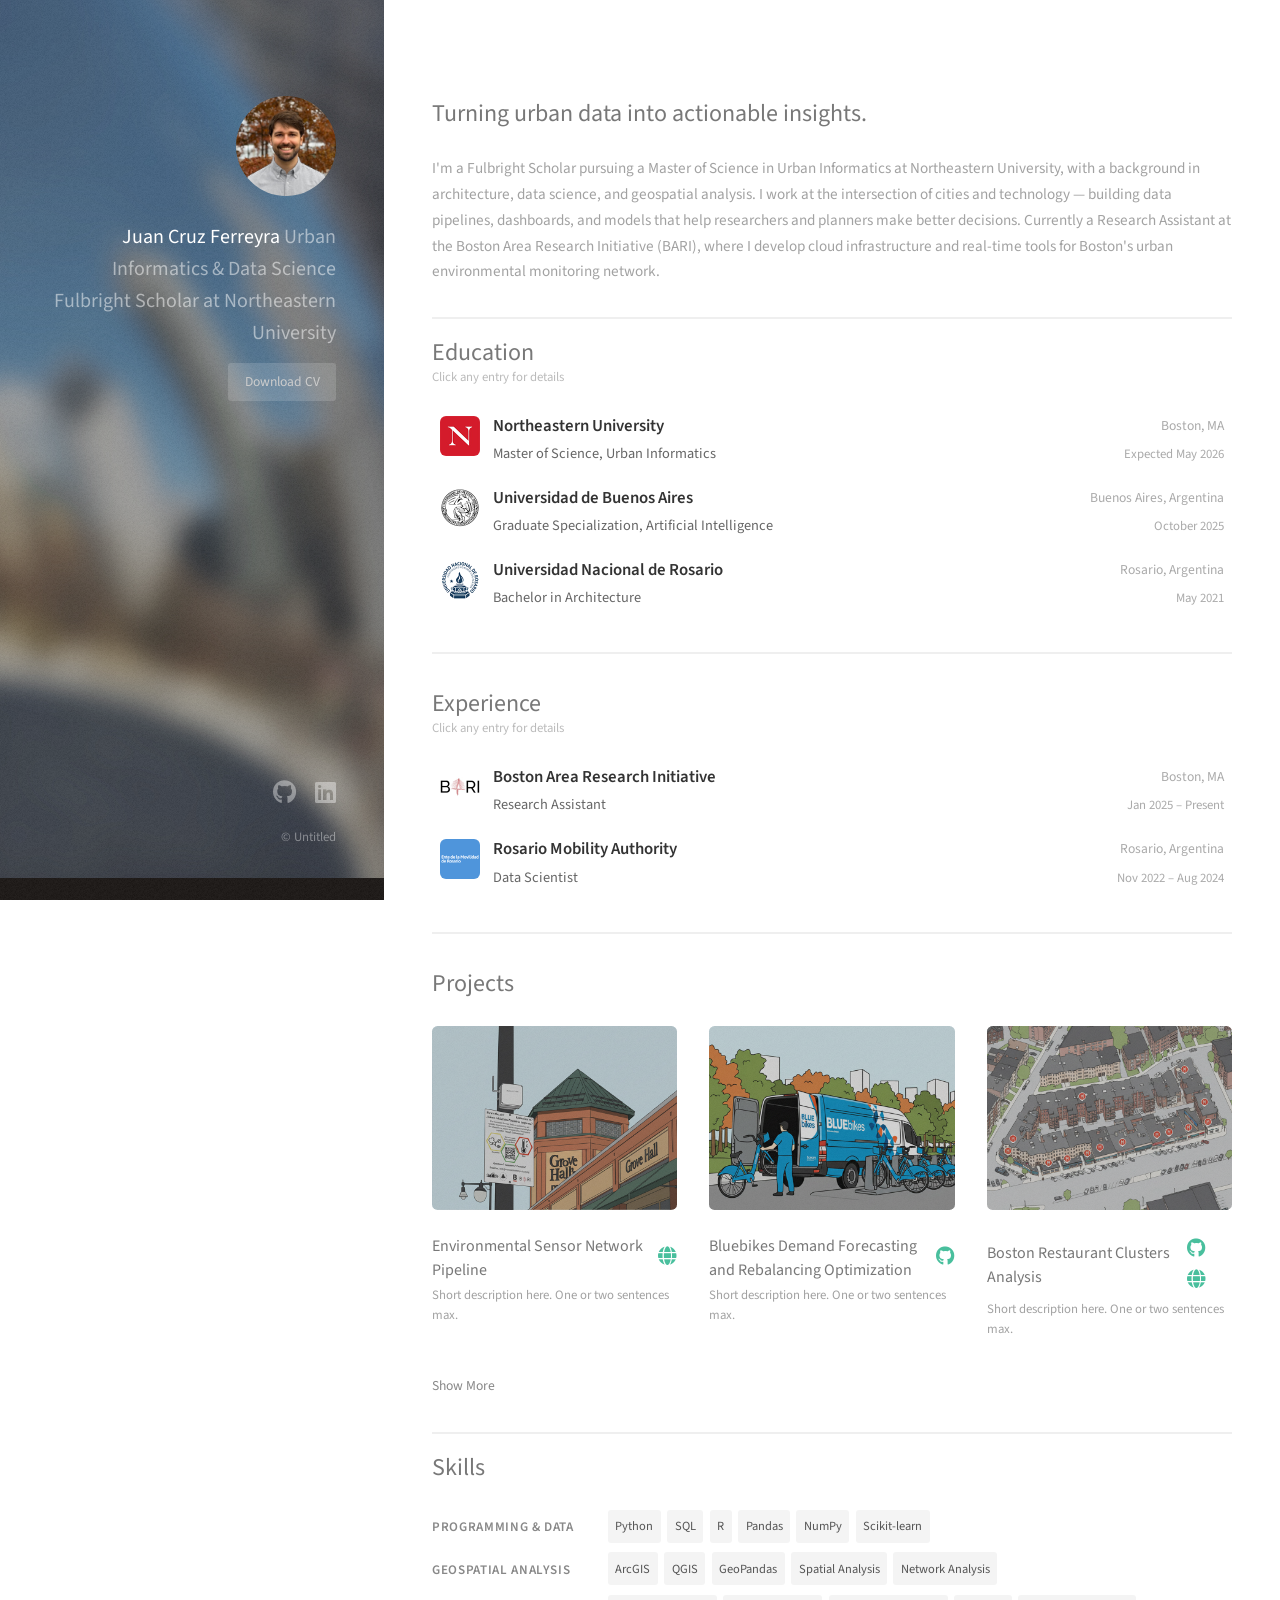
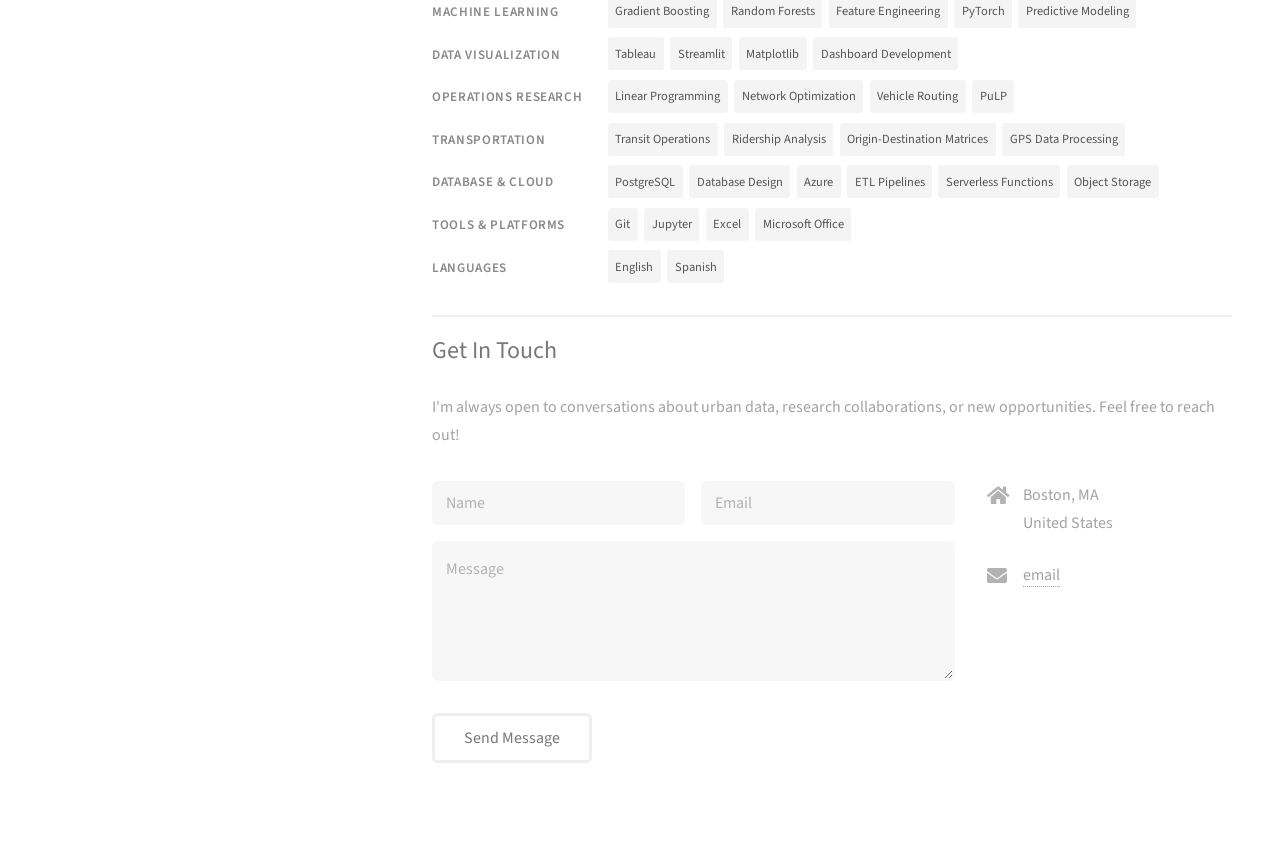
==== commit 420efefd: "feat: add skills section" ====
--- a/index.html
+++ b/index.html
@@ -187,7 +187,7 @@
 		<section id="experience">
 			<h2>Experience</h2>
 			<p class="section-hint">Click any entry for details</p>
-			
+
 			<div class="edu-list">
 
 				<div class="edu-item" data-id="exp1">
@@ -483,7 +483,111 @@
 			</ul>
 		</section>
 
-		<!-- Three -->
+
+		<!-- Skills -->
+		<section id="skills">
+			<h2>Skills</h2>
+			<div class="skills-list">
+
+				<div class="skills-row">
+					<span class="skills-category">Programming & Data</span>
+					<div class="skills-tags">
+						<span>Python</span>
+						<span>SQL</span>
+						<span>R</span>
+						<span>Pandas</span>
+						<span>NumPy</span>
+						<span>Scikit-learn</span>
+					</div>
+				</div>
+
+				<div class="skills-row">
+					<span class="skills-category">Geospatial Analysis</span>
+					<div class="skills-tags">
+						<span>ArcGIS</span>
+						<span>QGIS</span>
+						<span>GeoPandas</span>
+						<span>Spatial Analysis</span>
+						<span>Network Analysis</span>
+					</div>
+				</div>
+
+				<div class="skills-row">
+					<span class="skills-category">Machine Learning</span>
+					<div class="skills-tags">
+						<span>Gradient Boosting</span>
+						<span>Random Forests</span>
+						<span>Feature Engineering</span>
+						<span>PyTorch</span>
+						<span>Predictive Modeling</span>
+					</div>
+				</div>
+
+				<div class="skills-row">
+					<span class="skills-category">Data Visualization</span>
+					<div class="skills-tags">
+						<span>Tableau</span>
+						<span>Streamlit</span>
+						<span>Matplotlib</span>
+						<span>Dashboard Development</span>
+					</div>
+				</div>
+
+				<div class="skills-row">
+					<span class="skills-category">Operations Research</span>
+					<div class="skills-tags">
+						<span>Linear Programming</span>
+						<span>Network Optimization</span>
+						<span>Vehicle Routing</span>
+						<span>PuLP</span>
+					</div>
+				</div>
+
+				<div class="skills-row">
+					<span class="skills-category">Transportation</span>
+					<div class="skills-tags">
+						<span>Transit Operations</span>
+						<span>Ridership Analysis</span>
+						<span>Origin-Destination Matrices</span>
+						<span>GPS Data Processing</span>
+					</div>
+				</div>
+
+				<div class="skills-row">
+					<span class="skills-category">Database & Cloud</span>
+					<div class="skills-tags">
+						<span>PostgreSQL</span>
+						<span>Database Design</span>
+						<span>Azure</span>
+						<span>ETL Pipelines</span>
+						<span>Serverless Functions</span>
+						<span>Object Storage</span>
+					</div>
+				</div>
+
+				<div class="skills-row">
+					<span class="skills-category">Tools & Platforms</span>
+					<div class="skills-tags">
+						<span>Git</span>
+						<span>Jupyter</span>
+						<span>Excel</span>
+						<span>Microsoft Office</span>
+					</div>
+				</div>
+
+				<div class="skills-row">
+					<span class="skills-category">Languages</span>
+					<div class="skills-tags">
+						<span>English</span>
+						<span>Spanish</span>
+					</div>
+				</div>
+
+			</div>
+		</section>
+
+
+		<!-- Get in Touch -->
 		<section id="three">
 			<h2>Get In Touch</h2>
 			<p>I'm always open to conversations about urban data, research collaborations, or new opportunities. Feel
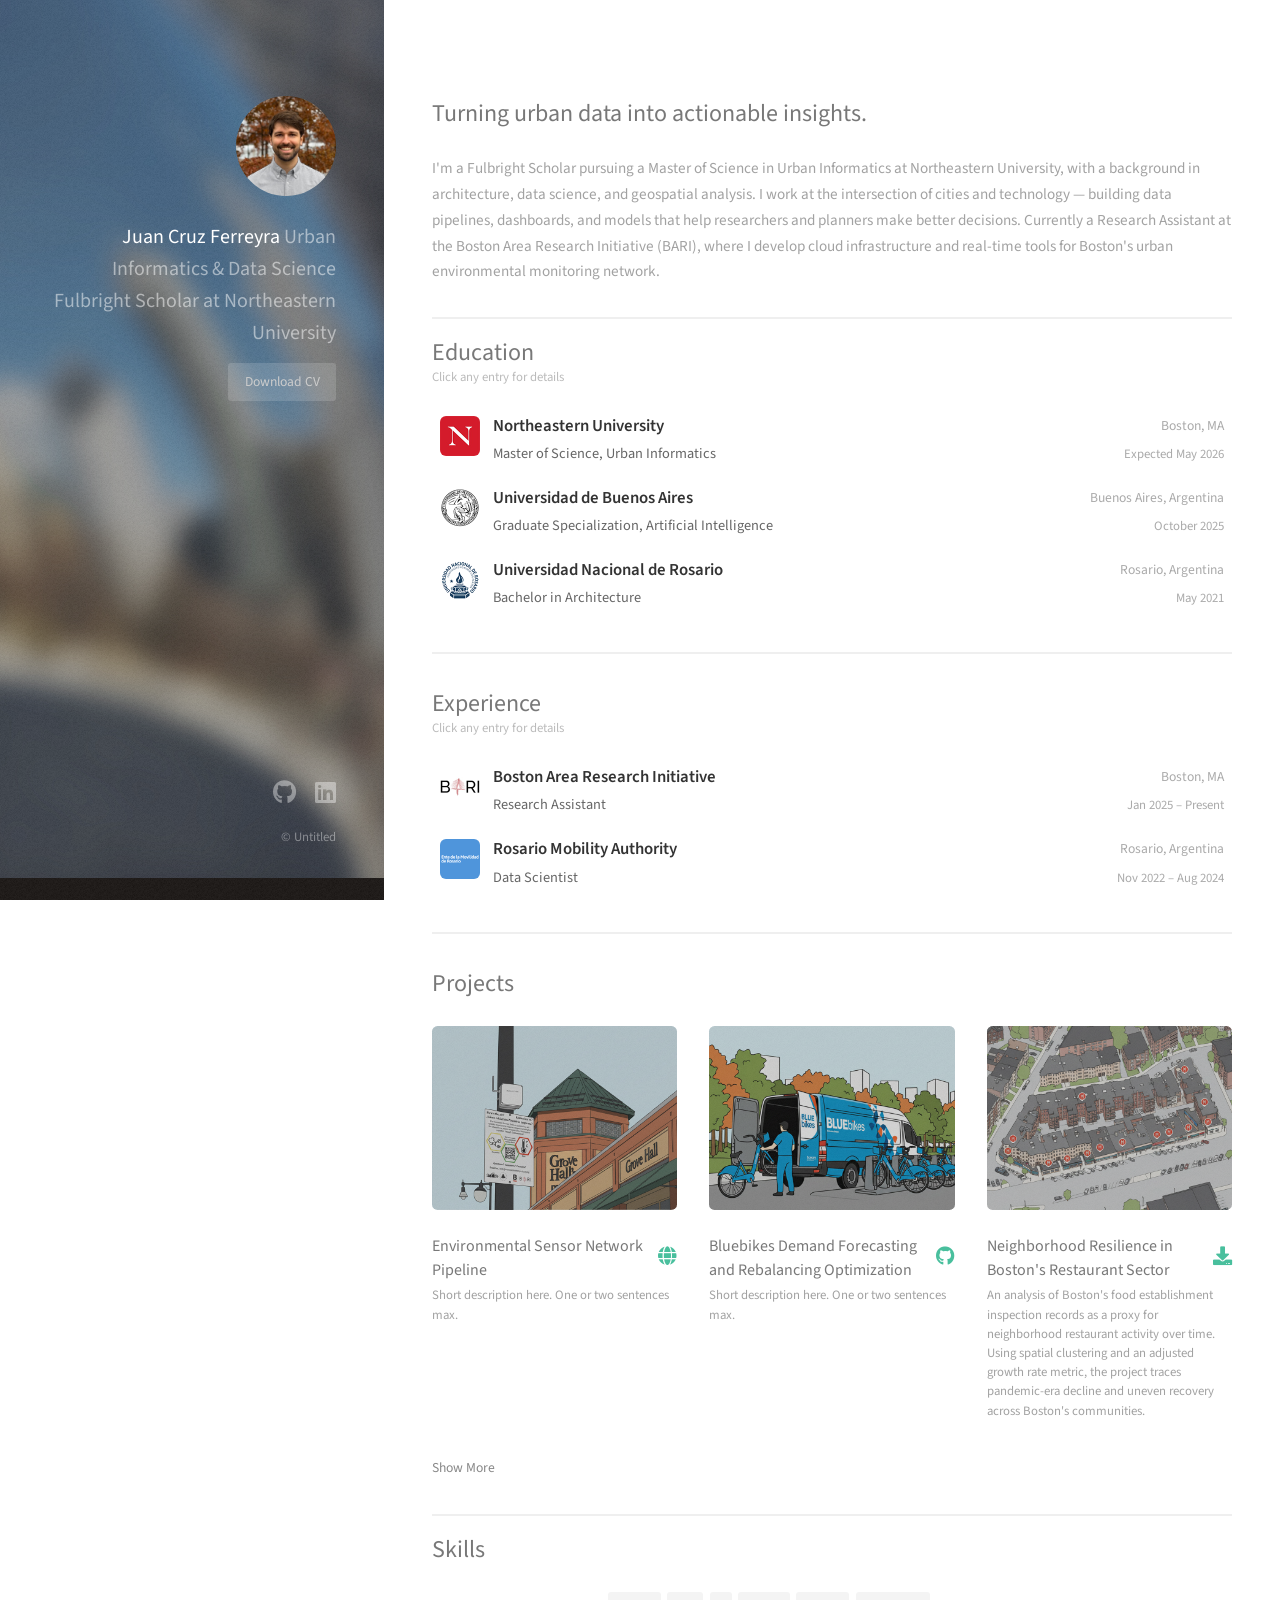
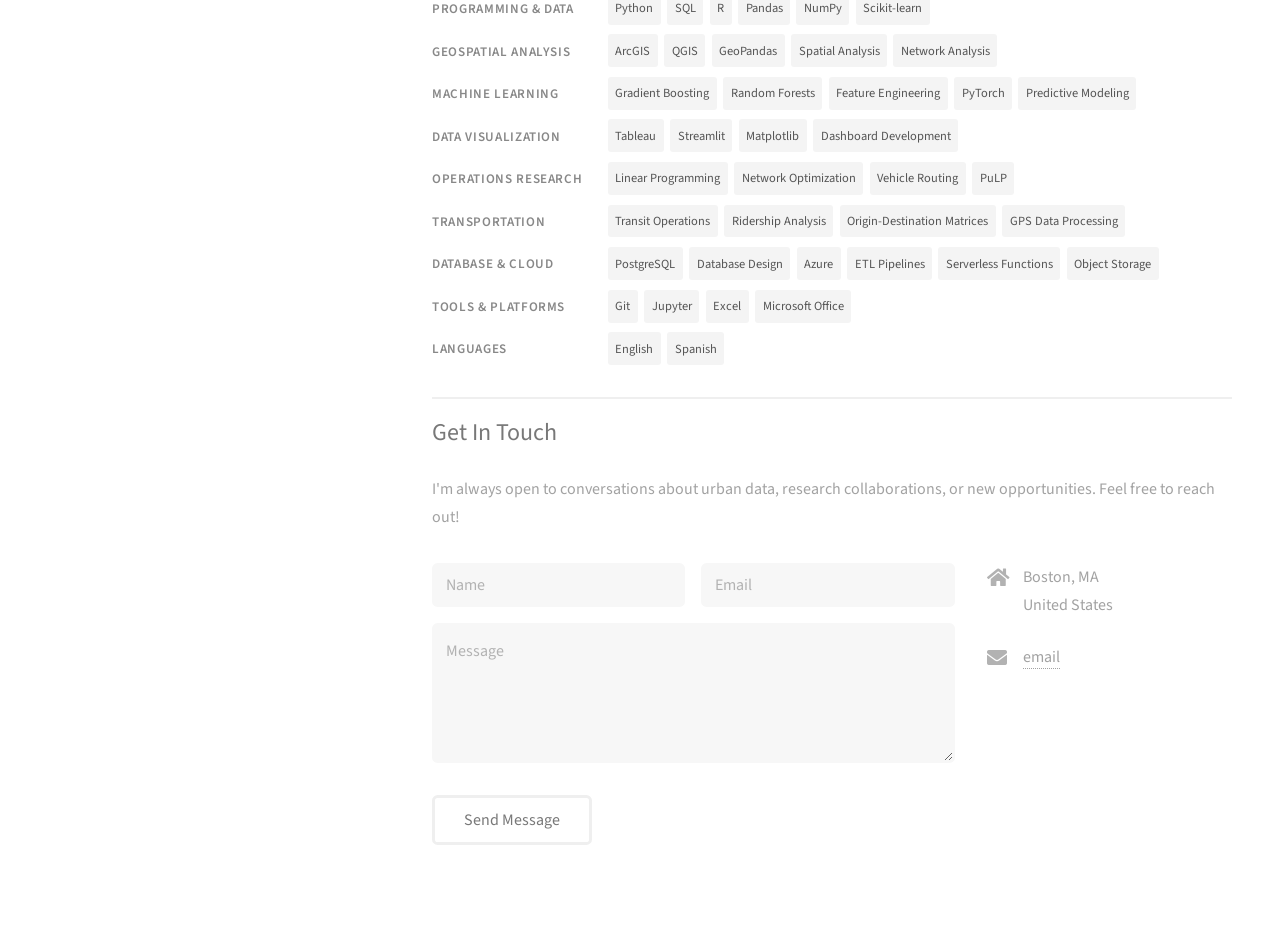
==== commit 07e07953: "feat: add description for bd4c project" ====
--- a/index.html
+++ b/index.html
@@ -384,44 +384,59 @@
 
 				<article class="col-4 col-12-xsmall work-item">
 					<div class="project-gallery">
-						<a href="images/fulls/project01/project01-01.jpg" class="image fit thumb"
-							data-caption="Real-time sensor dashboard overview">
+						<a href="images/fulls/bd4c/boston_clusters.jpg" class="image fit thumb"
+							data-caption="Clusters of restaurants inspected in Boston in 2023">
 							<img src="images/thumbs/project03.jpg" alt="" />
 						</a>
-						<a href="images/fulls/project01/project01-02.jpg" class="image fit thumb" style="display:none"
-							data-caption="ETL pipeline architecture"></a>
-						<a href="images/fulls/project01/project01-03.jpg" class="image fit thumb" style="display:none"
-							data-caption="Geospatial data visualization"></a>
+						<a href="images/fulls/bd4c/boston_gr_table.jpg" class="image fit thumb" style="display:none"
+							data-caption="Growth rate in clusters of restaurants per neighborhood per year"></a>
+						<a href="images/fulls/bd4c/boston_gr_map.jpg" class="image fit thumb" style="display:none"
+							data-caption="Growth rate in clusters of restaurants per neighborhood during and post pandemic"></a>
+						<a href="images/fulls/bd4c/boston_gr_v_distance.jpg" class="image fit thumb" style="display:none"
+							data-caption="Correlation between the distance to downtown and the resilience during pandemic"></a>
+						<a href="images/fulls/bd4c/cs_clusters.jpg" class="image fit thumb" style="display:none"
+							data-caption="Clusters of restaurants in the Common SENSES area inspected in 2023"></a>
+						<a href="images/fulls/bd4c/cs_clusters_photos.jpg" class="image fit thumb" style="display:none"
+							data-caption="Clusters of restaurants in the Common SENSES area inspected in 2023 (Images)"></a>
+						<a href="images/fulls/bd4c/cs_gr.jpg" class="image fit thumb" style="display:none"
+							data-caption="Growth rate in clusters of restaurants in Common SENSES area per year"></a>
+						<a href="images/fulls/bd4c/cs_clusters_growth.jpg" class="image fit thumb" style="display:none"
+							data-caption="Growth rate in clusters of restaurants in Common SENSES area during and post pandemic"></a>
 					</div>
 					<div
 						style="display:flex; align-items:center; justify-content:space-between; margin:0.5em 0 0.3em 0;">
-						<h3 style="margin:0;">Boston Restaurant Clusters Analysis</h3>
+						<h3 style="margin:0;">Neighborhood Resilience in Boston's Restaurant Sector</h3>
 						<ul class="icons" style="margin:0; font-size:0.8em;">
-							<li><a href="https://github.com/jcruz-ferreyra?tab=repositories"
-									class="icon brands fa-github" title="GitHub"><span class="label">GitHub</span></a>
-							</li>
-							<li><a href="https://www.commonsensesproject.org/live-sensor-data"
-									class="icon solid fa-globe" title="Live Site"><span class="label">Live
-										Site</span></a></li>
+							<li><a href="reports/project_bd4c.html" class="icon solid fa-download"
+									title="Download Report"><span class="label">Report</span></a></li>
 						</ul>
 					</div>
-					<p>Short description here. One or two sentences max.</p>
-					<p class="lx-long-desc" style="display:none">This is the longer description that appears in the
-						lightbox panel. You can write as much as you want here — methodology, context, findings,
-						whatever you want the viewer to read when they open the project. This is the longer description
-						that appears in the
-						lightbox panel. You can write as much as you want here — methodology, context, findings,
-						whatever you want the viewer to read when they open the project. This is the longer description
-						that appears in the
-						lightbox panel. You can write as much as you want here — methodology, context, findings,
-						whatever you want the viewer to read when they open the project. This is the longer description
-						that appears in the
-						lightbox panel. You can write as much as you want here — methodology, context, findings,
-						whatever you want the viewer to read when they open the project.</p>
-					<span class="lx-tag" style="display:none">Python</span>
-					<span class="lx-tag" style="display:none">Azure</span>
-					<span class="lx-tag" style="display:none">SQL</span>
-					<span class="lx-tag" style="display:none">Streamlit</span>
+					<p>An analysis of Boston's food establishment inspection records as a proxy for neighborhood
+						restaurant activity over time. Using spatial clustering and an adjusted growth rate metric,
+						the project traces pandemic-era decline and uneven recovery across Boston's communities.</p>
+					<p class="lx-long-desc" style="display:none">Boston's food establishment inspection dataset, while
+						designed for regulatory purposes, holds a richer story about neighborhood vitality. This
+						project transforms over 800,000 inspection records into a measure of restaurant activity across
+						space and time, using DBSCAN clustering to define natural spatial units and an adjusted log
+						growth rate to track changes relative to a rolling baseline.</p>
+					<p class="lx-long-desc" style="display:none">The analysis surfaces clear pandemic-era patterns:
+						central neighborhoods like the West End, Downtown, and Fenway experienced the steepest declines
+						in 2020, while peripheral, residential neighborhoods proved more resilient, a difference
+						explained in part by their reliance on local rather than transient clientele. A statistically
+						significant correlation between distance to downtown and 2020 growth rate supports this
+						interpretation.</p>
+					<p class="lx-long-desc" style="display:none">At the hyperlocal scale, the analysis zooms into the
+						Common SENSES study area, a collaborative research initiative focused on Environmental Justice
+						communities along Blue Hill Avenue in Roxbury and Dorchester, revealing thirteen restaurant
+						clusters, notable resilience during the pandemic, and an emerging concentration of shared
+						kitchen facilities serving mobile food vendors.</p>
+					<p class="lx-long-desc" style="display:none"><em>Developed as part of the Big Data for Cities
+							course at Northeastern University.</em></p>
+					<span class="lx-tag" style="display:none">R</span>
+					<span class="lx-tag" style="display:none">leaflet</span>
+					<span class="lx-tag" style="display:none">sf</span>
+					<span class="lx-tag" style="display:none">ggplot2</span>
+					<span class="lx-tag" style="display:none">HTML</span>
 				</article>
 
 
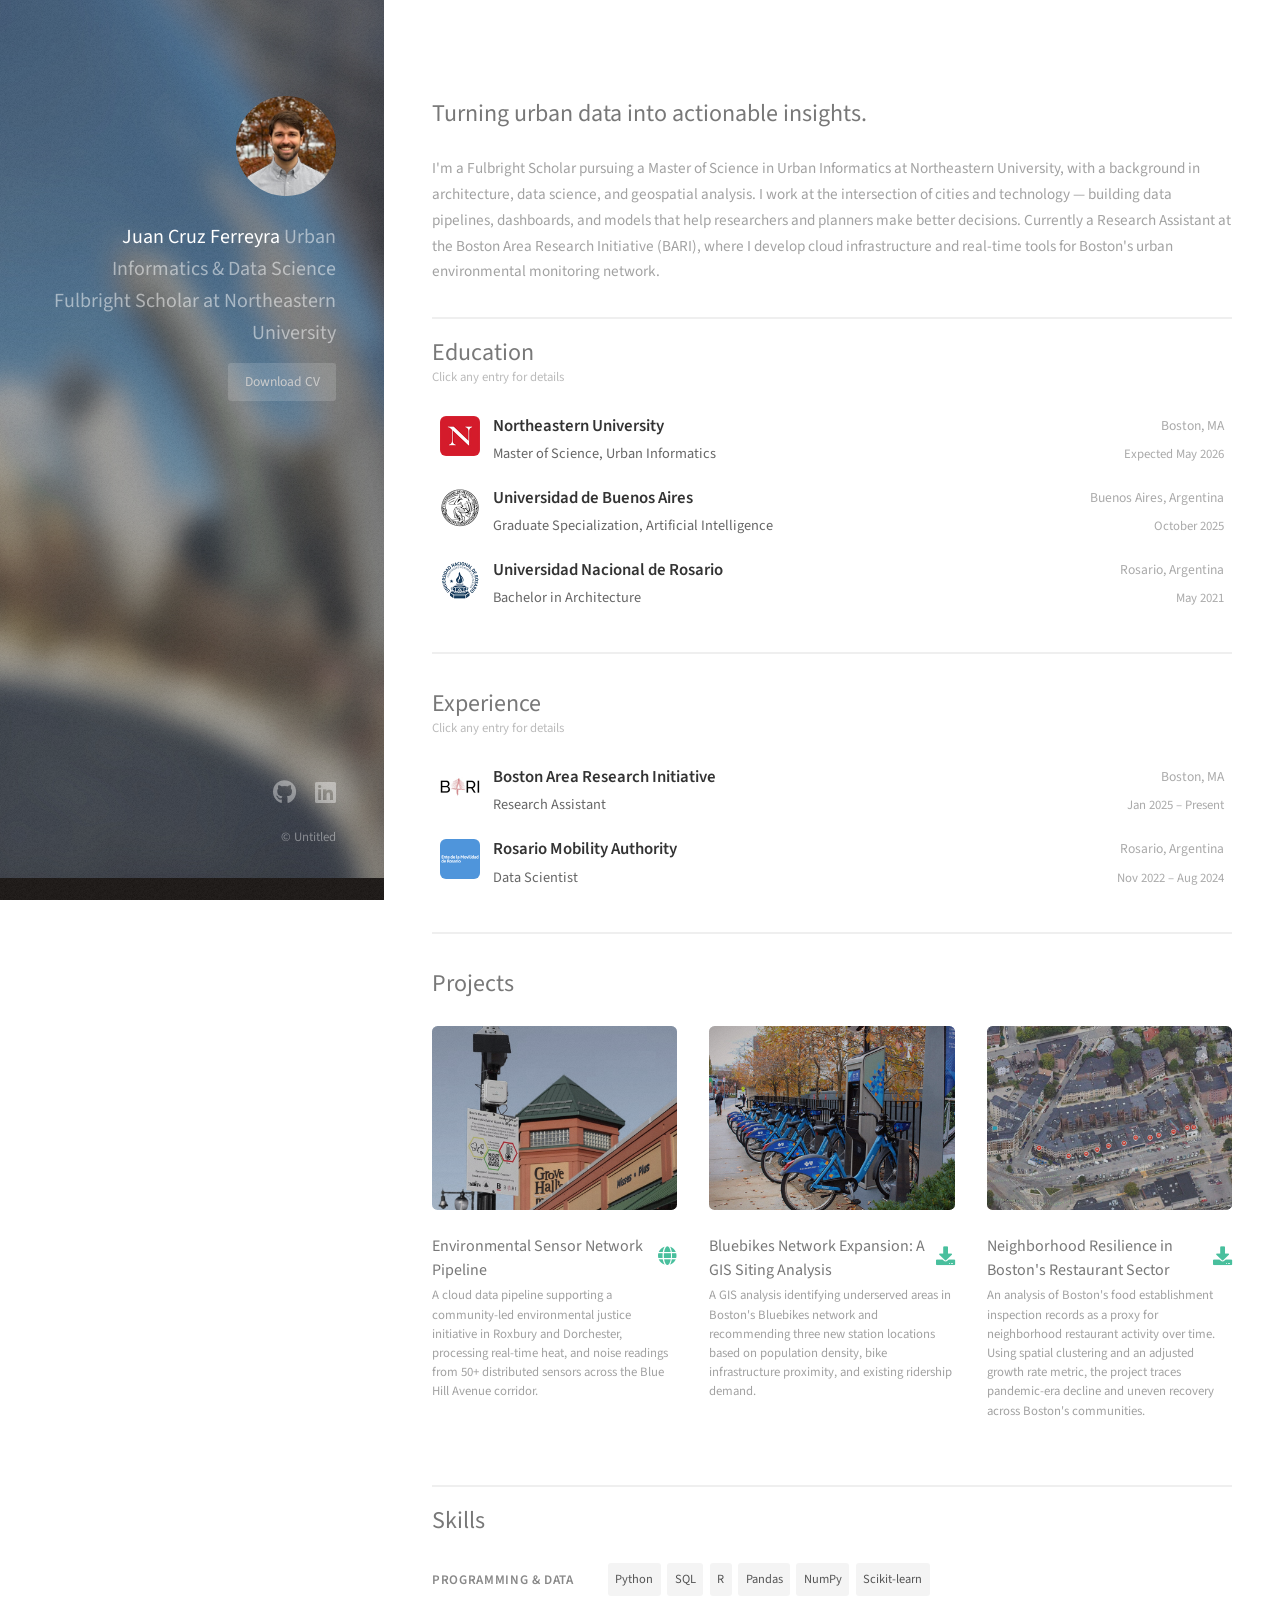
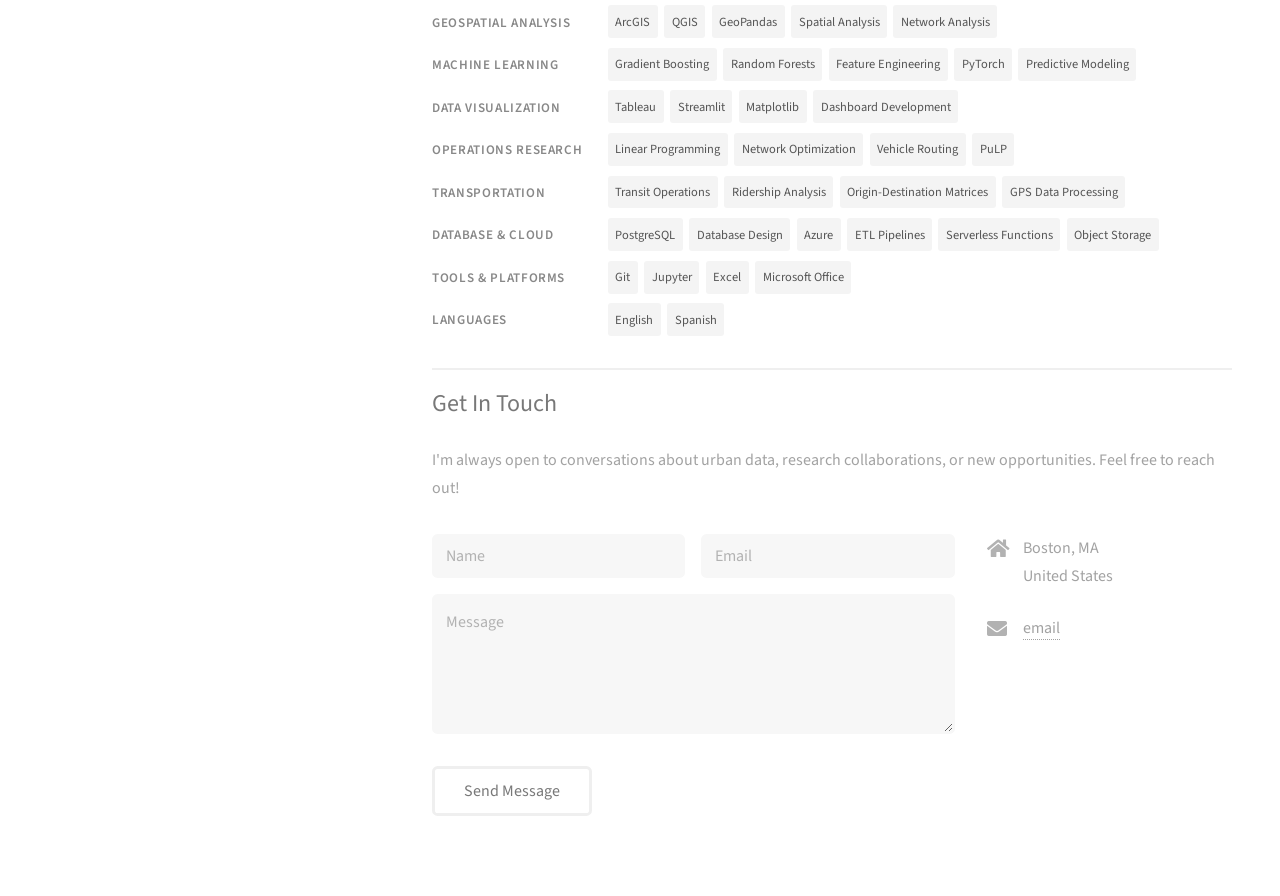
==== commit eee1b77a: "feat: complete project descriptions" ====
--- a/index.html
+++ b/index.html
@@ -208,7 +208,7 @@
 
 				<div class="edu-item" data-id="exp2">
 					<div class="edu-main">
-						<a href="#" target="_blank" class="entry-logo-link">
+						<a href="https://emr.gov.ar/" target="_blank" class="entry-logo-link">
 							<img src="images/logos/emr.jpg" alt="Rosario Mobility Authority" class="entry-logo" />
 						</a>
 						<div class="edu-left">
@@ -303,17 +303,15 @@
 
 				<article class="col-4 col-12-xsmall work-item">
 					<div class="project-gallery">
-						<a href="images/fulls/project01/project01-01.jpg" class="image fit thumb"
-							data-caption="Real-time sensor dashboard overview">
-							<img src="images/thumbs/project01.jpg" alt="" />
-						</a>
-						<a href="images/fulls/project01/project01-02.jpg" class="image fit thumb" style="display:none"
-							data-caption="ETL pipeline architecture">
-							<img src="images/thumbs/project01-01.jpg" alt="" />
-						</a>
-						<a href="images/fulls/project01/project01-03.jpg" class="image fit thumb" style="display:none"
-							data-caption="Geospatial data visualization">
-							<img src="images/thumbs/project01-01.jpg" alt="" />
+						<a href="images/fulls/bari/arcgis_map.jpg" class="image fit thumb"
+							data-caption="ArcGIS map with sensor locations across the Blue Hill Avenue corridor">
+							<img src="images/thumbs/bari.jpg" alt="" />
+						</a>
+						<a href="images/fulls/bari/dashboard.jpg" class="image fit thumb" style="display:none"
+							data-caption="Interactive community dashboard showing real-time heat and noise readings">
+						</a>
+						<a href="images/fulls/bari/pipeline.jpg" class="image fit thumb" style="display:none"
+							data-caption="Cloud pipeline architecture for sensor data ingestion and storage">
 						</a>
 					</div>
 					<div
@@ -325,74 +323,103 @@
 										Site</span></a></li>
 						</ul>
 					</div>
-					<p>Short description here. One or two sentences max.</p>
-					<p class="lx-long-desc" style="display:none">This is the longer description that appears in the
-						lightbox panel. You can write as much as you want here — methodology, context, findings,
-						whatever you want the viewer to read when they open the project.</p>
+					<p>A cloud data pipeline supporting a community-led environmental justice initiative in Roxbury
+						and Dorchester, processing real-time heat, and noise readings from 50+ distributed
+						sensors across the Blue Hill Avenue corridor.</p>
+					<p class="lx-long-desc" style="display:none">Common SENSES is a community-led action research
+						project supporting environmental justice along Blue Hill Avenue, from Dudley Town Common to
+						Franklin Park. Led by the Dudley Street Neighborhood Initiative, Project RIGHT, BARI, and the
+						City of Boston's Office of Emerging Technology, the initiative deploys environmental sensors as
+						community infrastructure, making data openly available for neighborhood advocacy, policy
+						conversations, and co-designed solutions.</p>
+					<p class="lx-long-desc" style="display:none">As a Research Assistant at BARI, I designed and
+						deployed the end-to-end data pipeline supporting this network. The system ingests real-time
+						readings from 50+ sensors through a webhook-based architecture, processes and stores data in
+						Azure Blob Storage, and loads it into a normalized relational database. Researchers access the
+						data directly through the database, while community members can explore live and historical
+						readings through an interactive dashboard embedded in an ArcGIS map showing each sensor's
+						location across the corridor.</p>
+					<p class="lx-long-desc" style="display:none">The result is a system that translates raw
+						environmental data into an accessible public resource, enabling residents to track conditions
+						in their own neighborhood and engage in evidence-based advocacy around heat, and noise.</p>
 					<span class="lx-tag" style="display:none">Python</span>
 					<span class="lx-tag" style="display:none">Azure</span>
 					<span class="lx-tag" style="display:none">SQL</span>
+					<span class="lx-tag" style="display:none">ArcGIS</span>
 					<span class="lx-tag" style="display:none">Streamlit</span>
 				</article>
 
 				<article class="col-4 col-12-xsmall work-item">
 					<div class="project-gallery">
-						<a href="images/fulls/project02/map01.jpg" class="image fit thumb"
-							data-caption="Real-time sensor dashboard overview">
-							<img src="images/thumbs/project02.jpg" alt="" />
-						</a>
-						<a href="images/fulls/project02/map02.jpg" class="image fit thumb" style="display:none"
-							data-caption="ETL pipeline architecture"></a>
-						<a href="images/fulls/project02/map03.jpg" class="image fit thumb" style="display:none"
-							data-caption="ETL pipeline architecture"></a>
-						<a href="images/fulls/project02/map04.jpg" class="image fit thumb" style="display:none"
-							data-caption="ETL pipeline architecture"></a>
-						<a href="images/fulls/project02/map05.jpg" class="image fit thumb" style="display:none"
-							data-caption="ETL pipeline architecture"></a>
-						<a href="images/fulls/project02/map06.jpg" class="image fit thumb" style="display:none"
-							data-caption="ETL pipeline architecture"></a>
-						<a href="images/fulls/project02/map07.jpg" class="image fit thumb" style="display:none"
-							data-caption="ETL pipeline architecture"></a>
+						<a href="images/fulls/gis/map01.jpg" class="image fit thumb"
+							data-caption="Walking accessibility to existing Bluebikes stations at 200, 500, and 1000 meter thresholds">
+							<img src="images/thumbs/gis.jpg" alt="" />
+						</a>
+						<a href="images/fulls/gis/map02.jpg" class="image fit thumb" style="display:none"
+							data-caption="Preliminary candidate sites in areas more than 500 meters from the nearest station"></a>
+						<a href="images/fulls/gis/map03.jpg" class="image fit thumb" style="display:none"
+							data-caption="Manual refinement of candidate sites combining GIS analysis and satellite imagery review"></a>
+						<a href="images/fulls/gis/map04.jpg" class="image fit thumb" style="display:none"
+							data-caption="Sites filtered by population: 500 or more residents within a 200 meter buffer"></a>
+						<a href="images/fulls/gis/map05.jpg" class="image fit thumb" style="display:none"
+							data-caption="Sites filtered by infrastructure proximity: within 500 meters of an existing bike lane"></a>
+						<a href="images/fulls/gis/map06.jpg" class="image fit thumb" style="display:none"
+							data-caption="Sites filtered by existing demand: nearest station with 1,000 or more trips in 2024"></a>
+						<a href="images/fulls/gis/map07.jpg" class="image fit thumb" style="display:none"
+							data-caption="Three final proposed sites in Brighton, East Boston, and Roxbury meeting all criteria"></a>
 					</div>
 					<div
 						style="display:flex; align-items:center; justify-content:space-between; margin:0.5em 0 0.3em 0;">
-						<h3 style="margin:0;">Bluebikes Demand Forecasting and Rebalancing Optimization</h3>
+						<h3 style="margin:0;">Bluebikes Network Expansion: A GIS Siting Analysis</h3>
 						<ul class="icons" style="margin:0; font-size:0.8em;">
-							<li><a href="https://github.com/jcruz-ferreyra?tab=repositories"
-									class="icon brands fa-github" title="GitHub"><span class="label">GitHub</span></a>
+							<li><a href="reports/project_gis.html" class="icon solid fa-download"
+									title="Download Report"><span class="label">Report</span></a></li>
 							</li>
 						</ul>
 					</div>
-					<p>Short description here. One or two sentences max.</p>
-					<p class="lx-long-desc" style="display:none">This is the longer description that appears in the
-						lightbox panel. You can write as much as you want here — methodology, context, findings,
-						whatever you want the viewer to read when they open the project. This is the longer description
-						that appears in the
-						lightbox panel. You can write as much as you want here — methodology, context, findings,
-						whatever you want the viewer to read when they open the project. This is the longer description
-						that appears in the
-						lightbox panel. You can write as much as you want here — methodology, context, findings,
-						whatever you want the viewer to read when they open the project. This is the longer description
-						that appears in the
-						lightbox panel. You can write as much as you want here — methodology, context, findings,
-						whatever you want the viewer to read when they open the project.</p>
+					<p>A GIS analysis identifying underserved areas in Boston's Bluebikes network and recommending
+						three new station locations based on population density, bike infrastructure proximity,
+						and existing ridership demand.</p>
+					<p class="lx-long-desc" style="display:none">Boston has made meaningful investments in cycling
+						infrastructure in recent years, but gaps remain in the Bluebikes bike-share network. This
+						project uses open geospatial data to identify where new stations could most effectively
+						expand access, focusing on areas where service gaps overlap with residential density and
+						existing infrastructure.</p>
+					<p class="lx-long-desc" style="display:none">The analysis begins with a network-based walkability
+						assessment, mapping coverage at 200, 500, and 1,000 meter walking distances from each station
+						using actual street geometry rather than straight-line buffers. Areas beyond 500 meters from
+						any station are treated as underserved. Ten preliminary candidate sites are identified through
+						visual analysis of these coverage gaps overlaid with census block population data.</p>
+					<p class="lx-long-desc" style="display:none">Each candidate site is then evaluated against three
+						measurable criteria: a minimum of 500 residents within a 200 meter buffer, proximity to an
+						existing bike lane within 500 meters, and a nearest station with at least 1,000 trips recorded
+						in 2024. Sites are further refined through a qualitative review combining GIS data with
+						satellite imagery to assess terrain, street conditions, and local feasibility.</p>
+					<p class="lx-long-desc" style="display:none">Three final sites in Brighton, East Boston, and
+						Roxbury met all criteria, representing geographically diverse opportunities to extend the
+						network in areas with demonstrated demand and good infrastructure connectivity. All analysis
+						was conducted using publicly available data from Bluebikes, the City of Boston, the U.S.
+						Census, and BARI.</p>
+					<p class="lx-long-desc" style="display:none"><em>Developed as part of the GIS for Urban and
+							Regional Planning course at Northeastern University.</em></p>
 					<span class="lx-tag" style="display:none">Python</span>
-					<span class="lx-tag" style="display:none">Azure</span>
-					<span class="lx-tag" style="display:none">SQL</span>
-					<span class="lx-tag" style="display:none">Streamlit</span>
+					<span class="lx-tag" style="display:none">QGIS</span>
+					<span class="lx-tag" style="display:none">GeoPandas</span>
+					<span class="lx-tag" style="display:none">OSMnx</span>
 				</article>
 
 				<article class="col-4 col-12-xsmall work-item">
 					<div class="project-gallery">
 						<a href="images/fulls/bd4c/boston_clusters.jpg" class="image fit thumb"
 							data-caption="Clusters of restaurants inspected in Boston in 2023">
-							<img src="images/thumbs/project03.jpg" alt="" />
+							<img src="images/thumbs/bd4c.jpg" alt="" />
 						</a>
 						<a href="images/fulls/bd4c/boston_gr_table.jpg" class="image fit thumb" style="display:none"
 							data-caption="Growth rate in clusters of restaurants per neighborhood per year"></a>
 						<a href="images/fulls/bd4c/boston_gr_map.jpg" class="image fit thumb" style="display:none"
 							data-caption="Growth rate in clusters of restaurants per neighborhood during and post pandemic"></a>
-						<a href="images/fulls/bd4c/boston_gr_v_distance.jpg" class="image fit thumb" style="display:none"
+						<a href="images/fulls/bd4c/boston_gr_v_distance.jpg" class="image fit thumb"
+							style="display:none"
 							data-caption="Correlation between the distance to downtown and the resilience during pandemic"></a>
 						<a href="images/fulls/bd4c/cs_clusters.jpg" class="image fit thumb" style="display:none"
 							data-caption="Clusters of restaurants in the Common SENSES area inspected in 2023"></a>
@@ -439,7 +466,7 @@
 					<span class="lx-tag" style="display:none">HTML</span>
 				</article>
 
-
+				<!-- 
 				<div id="extra-projects" style="display:none; width:100%;">
 					<div class="row">
 						<article class="col-4 col-12-xsmall work-item">
@@ -489,13 +516,13 @@
 							<span class="lx-tag" style="display:none">Streamlit</span>
 						</article>
 					</div>
-				</div>
-
-
-			</div>
-			<ul class="actions">
+				</div> -->
+
+
+			</div>
+			<!-- <ul class="actions">
 				<li><a href="#" class="expand-btn" id="toggle-projects">Show More</a></li>
-			</ul>
+			</ul> -->
 		</section>
 
 
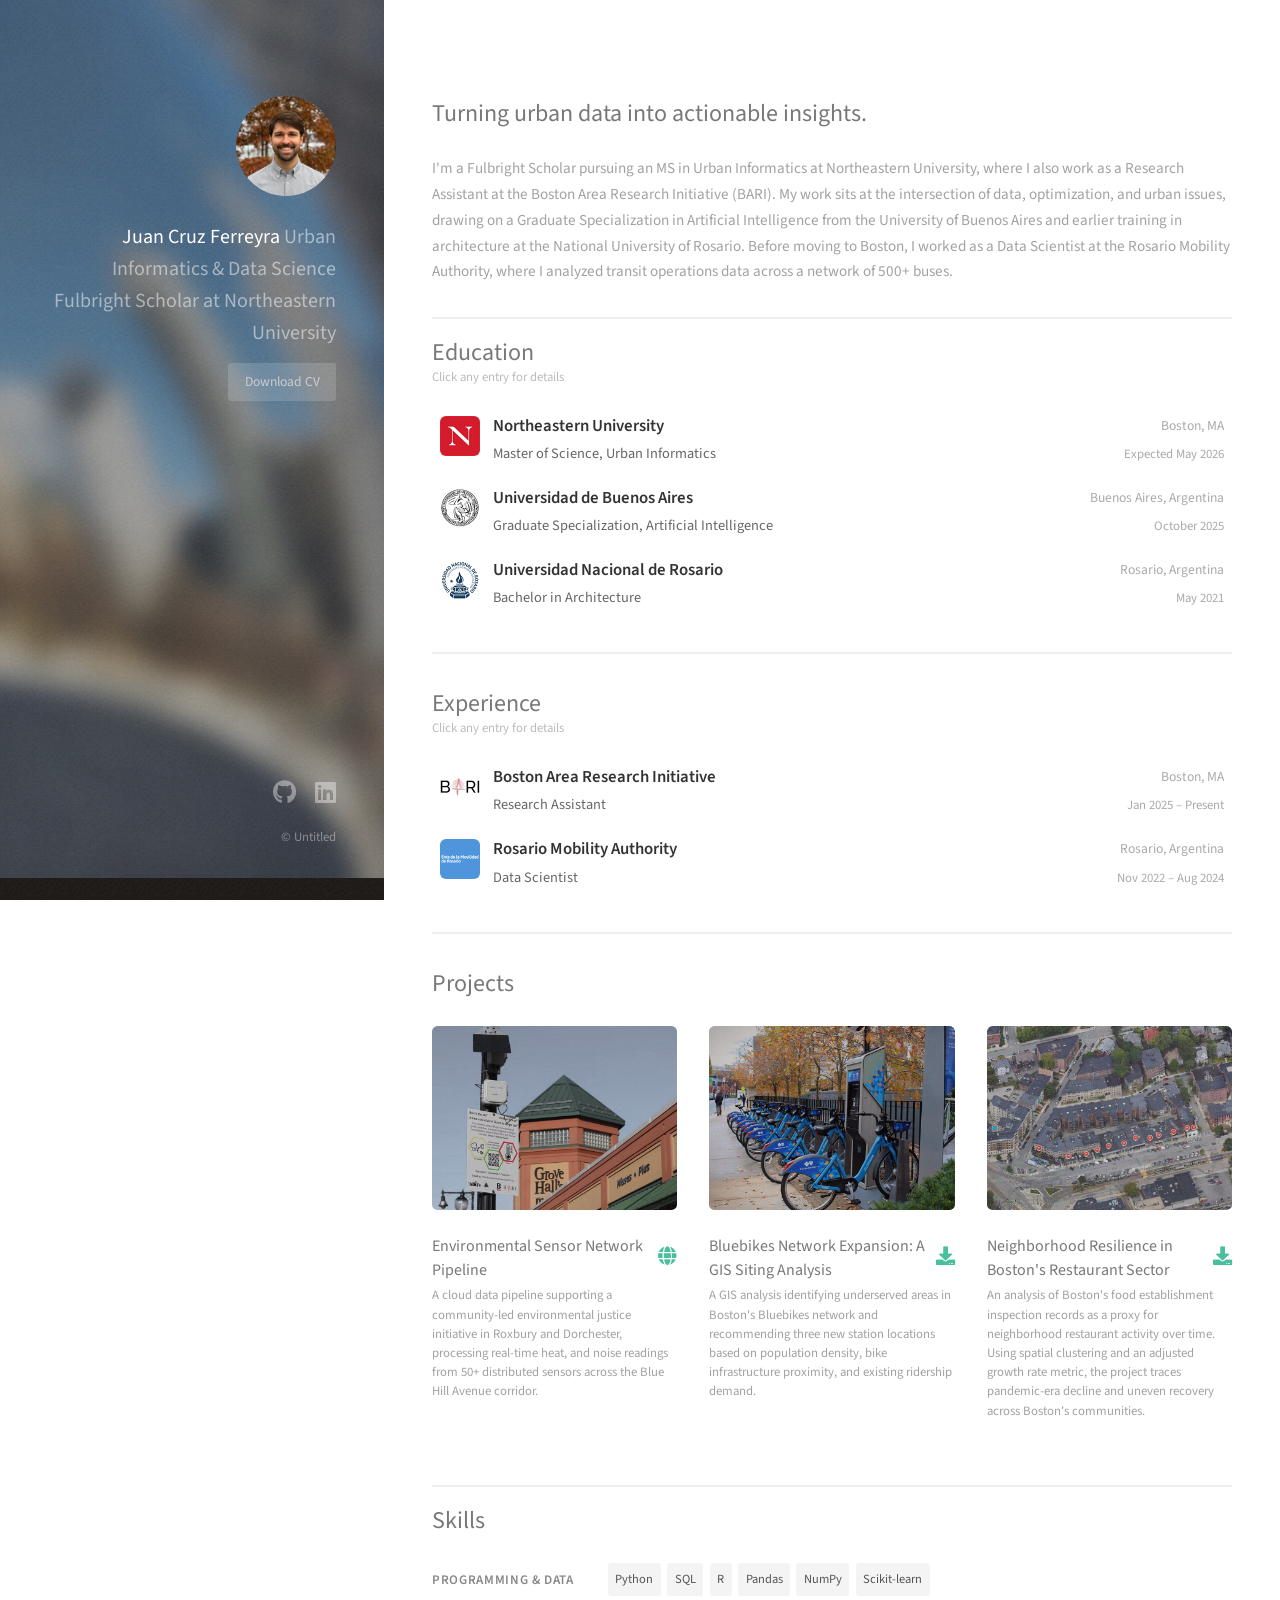
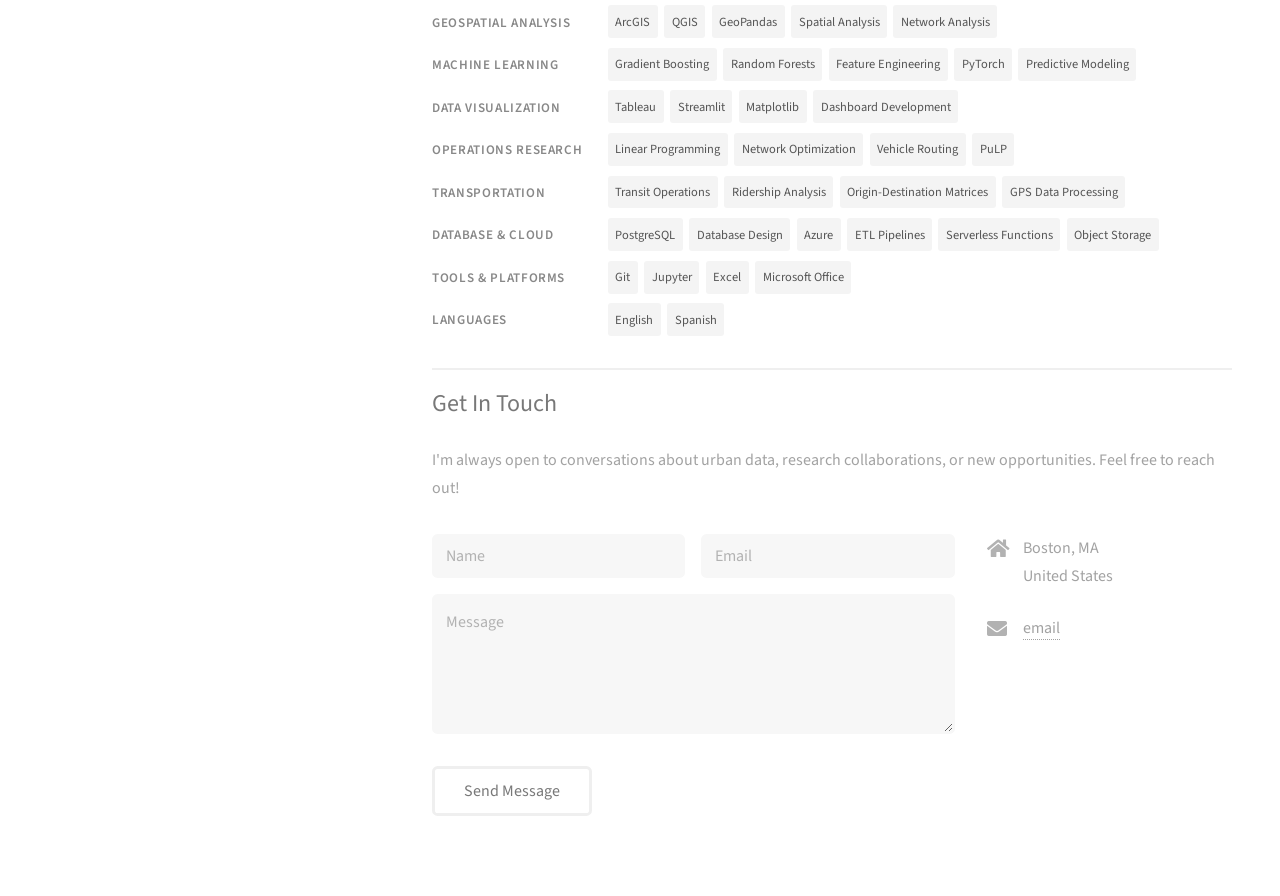
==== commit bd7fb9c7: "fix: adjust description" ====
--- a/index.html
+++ b/index.html
@@ -35,12 +35,7 @@
 			<header class="major">
 				<h2>Turning urban data into actionable insights.</h2>
 			</header>
-			<p>I'm a Fulbright Scholar pursuing a Master of Science in Urban Informatics at Northeastern University,
-				with a background in architecture, data science, and geospatial analysis. I work at the intersection of
-				cities and technology — building data pipelines, dashboards, and models that help researchers and
-				planners make better decisions. Currently a Research Assistant at the Boston Area Research Initiative
-				(BARI), where I develop cloud infrastructure and real-time tools for Boston's urban environmental
-				monitoring network.</p>
+			<p>I'm a Fulbright Scholar pursuing an MS in Urban Informatics at Northeastern University, where I also work as a Research Assistant at the Boston Area Research Initiative (BARI). My work sits at the intersection of data, optimization, and urban issues, drawing on a Graduate Specialization in Artificial Intelligence from the University of Buenos Aires and earlier training in architecture at the National University of Rosario. Before moving to Boston, I worked as a Data Scientist at the Rosario Mobility Authority, where I analyzed transit operations data across a network of 500+ buses.</p>
 		</section>
 
 
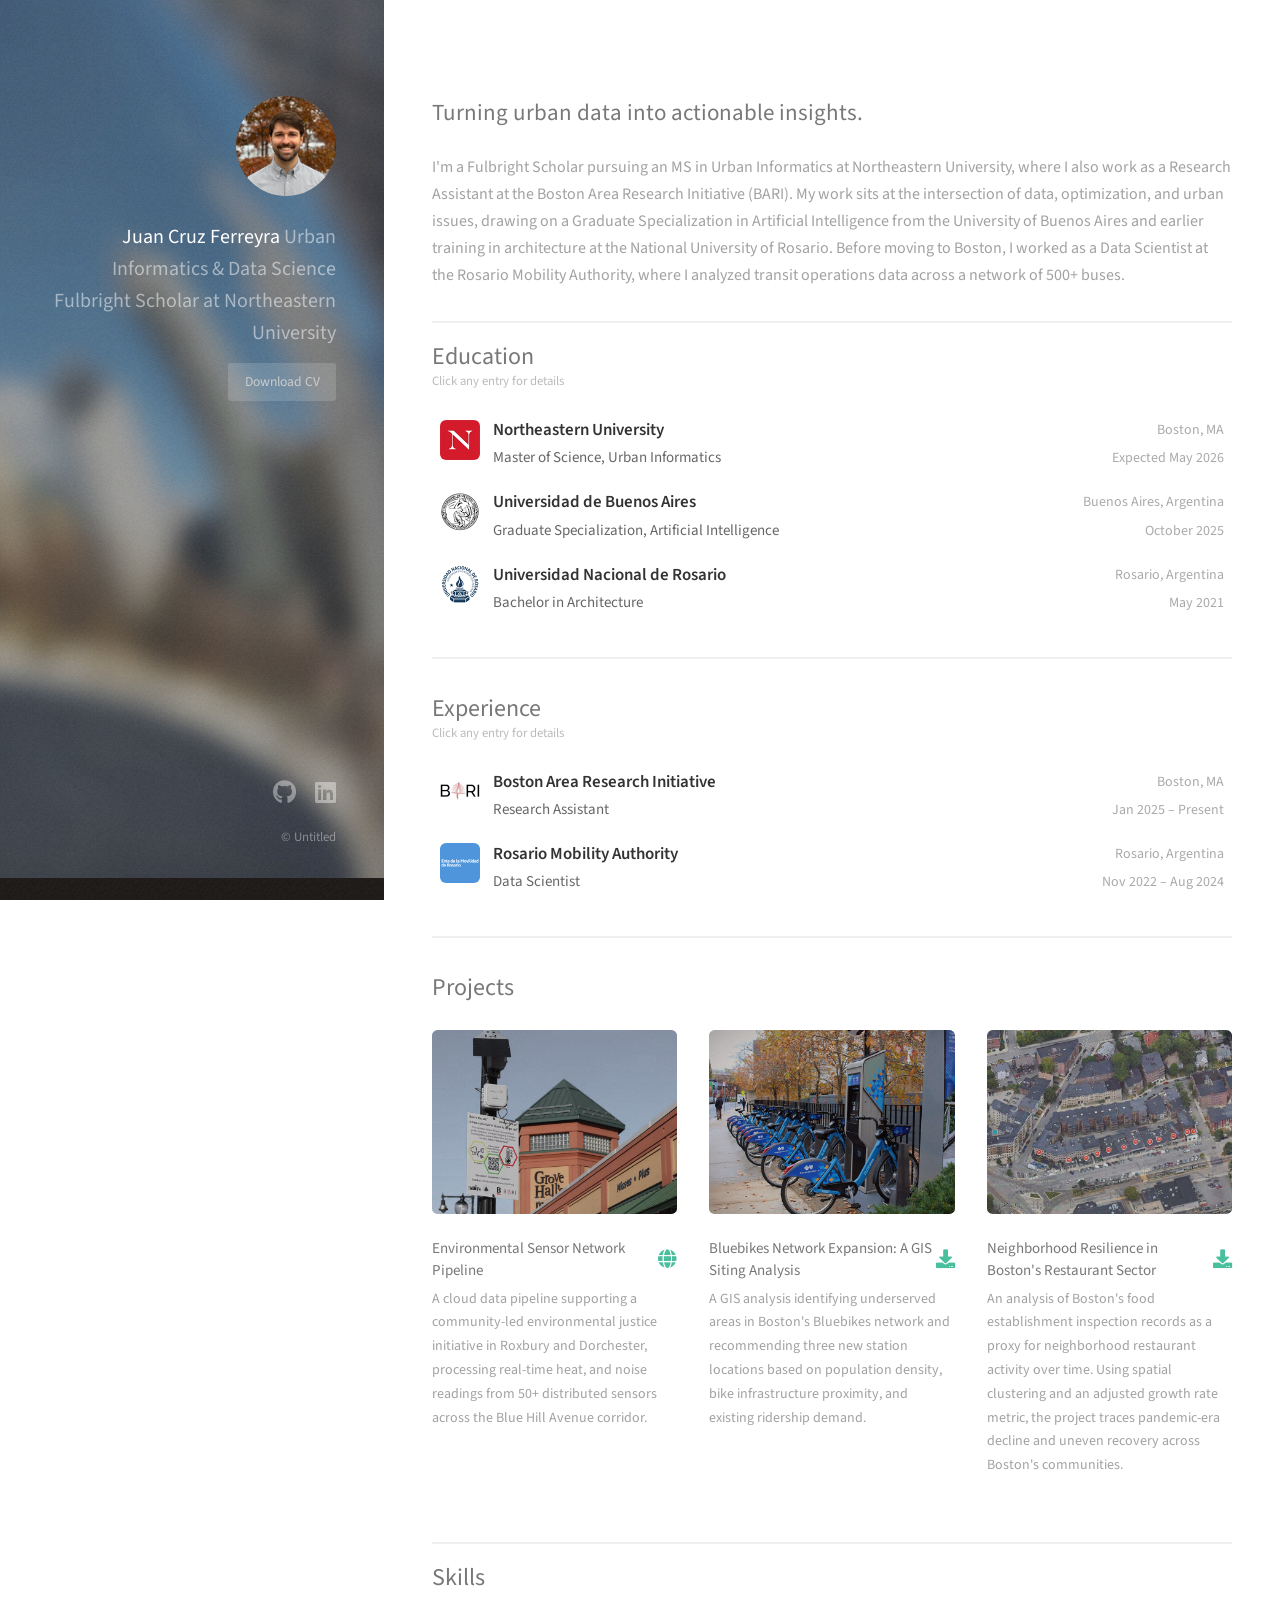
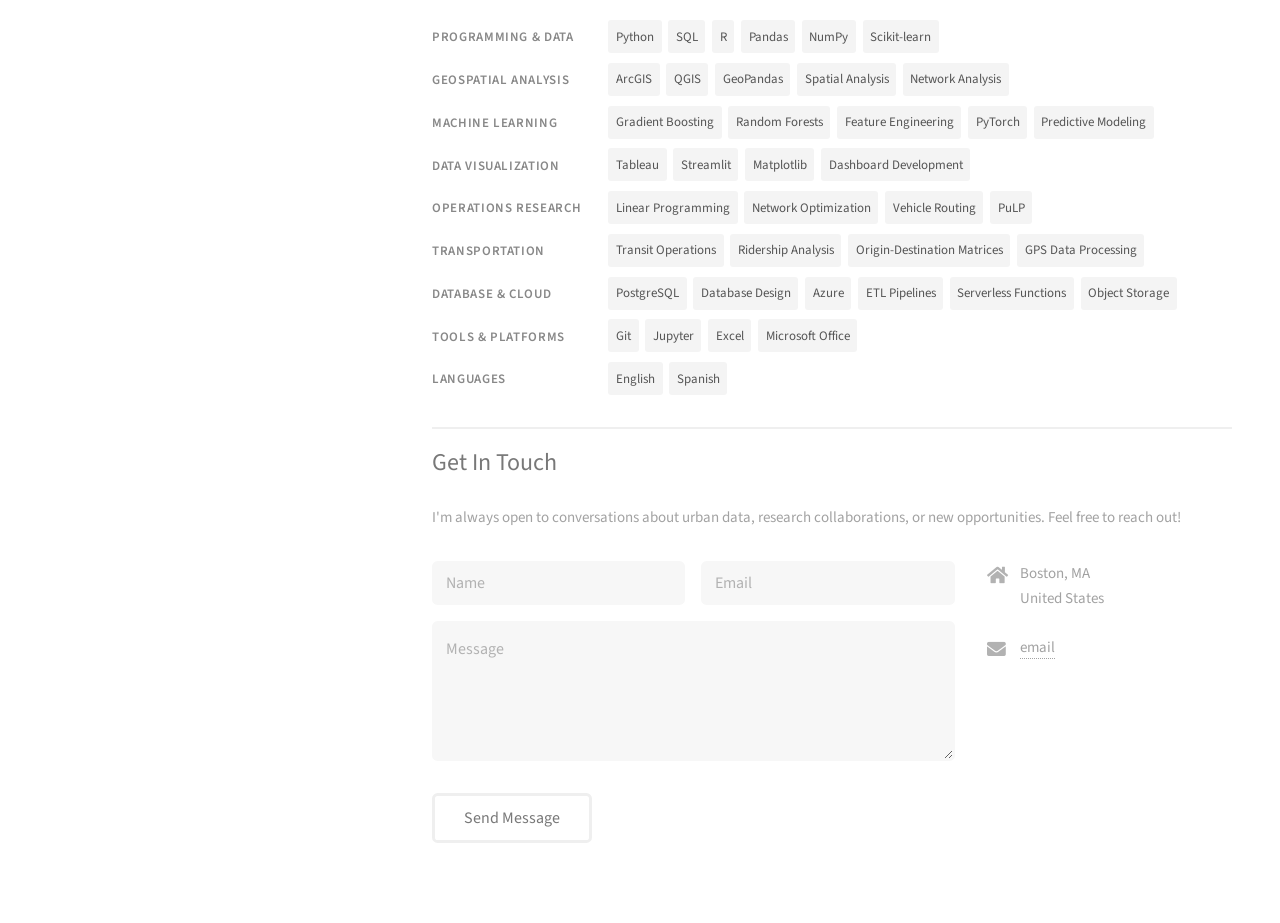
==== commit 7c2f714f: "fix: use rem for text sizes" ====
--- a/index.html
+++ b/index.html
@@ -35,7 +35,12 @@
 			<header class="major">
 				<h2>Turning urban data into actionable insights.</h2>
 			</header>
-			<p>I'm a Fulbright Scholar pursuing an MS in Urban Informatics at Northeastern University, where I also work as a Research Assistant at the Boston Area Research Initiative (BARI). My work sits at the intersection of data, optimization, and urban issues, drawing on a Graduate Specialization in Artificial Intelligence from the University of Buenos Aires and earlier training in architecture at the National University of Rosario. Before moving to Boston, I worked as a Data Scientist at the Rosario Mobility Authority, where I analyzed transit operations data across a network of 500+ buses.</p>
+			<p>I'm a Fulbright Scholar pursuing an MS in Urban Informatics at Northeastern University, where I also work
+				as a Research Assistant at the Boston Area Research Initiative (BARI). My work sits at the intersection
+				of data, optimization, and urban issues, drawing on a Graduate Specialization in Artificial Intelligence
+				from the University of Buenos Aires and earlier training in architecture at the National University of
+				Rosario. Before moving to Boston, I worked as a Data Scientist at the Rosario Mobility Authority, where
+				I analyzed transit operations data across a network of 500+ buses.</p>
 		</section>
 
 
@@ -321,22 +326,31 @@
 					<p>A cloud data pipeline supporting a community-led environmental justice initiative in Roxbury
 						and Dorchester, processing real-time heat, and noise readings from 50+ distributed
 						sensors across the Blue Hill Avenue corridor.</p>
-					<p class="lx-long-desc" style="display:none">Common SENSES is a community-led action research
-						project supporting environmental justice along Blue Hill Avenue, from Dudley Town Common to
-						Franklin Park. Led by the Dudley Street Neighborhood Initiative, Project RIGHT, BARI, and the
-						City of Boston's Office of Emerging Technology, the initiative deploys environmental sensors as
-						community infrastructure, making data openly available for neighborhood advocacy, policy
-						conversations, and co-designed solutions.</p>
-					<p class="lx-long-desc" style="display:none">As a Research Assistant at BARI, I designed and
-						deployed the end-to-end data pipeline supporting this network. The system ingests real-time
-						readings from 50+ sensors through a webhook-based architecture, processes and stores data in
-						Azure Blob Storage, and loads it into a normalized relational database. Researchers access the
-						data directly through the database, while community members can explore live and historical
-						readings through an interactive dashboard embedded in an ArcGIS map showing each sensor's
-						location across the corridor.</p>
-					<p class="lx-long-desc" style="display:none">The result is a system that translates raw
-						environmental data into an accessible public resource, enabling residents to track conditions
-						in their own neighborhood and engage in evidence-based advocacy around heat, and noise.</p>
+					<p class="lx-long-desc" style="display:none"><strong>Context.</strong><br>Common SENSES is a
+						community-led action research project supporting environmental justice along Blue Hill Avenue,
+						from Dudley Town Common to Franklin Park. Led by the Dudley Street Neighborhood Initiative,
+						Project RIGHT, BARI, and the City of Boston's Office of Emerging Technology, the initiative
+						deploys environmental sensors as community infrastructure across the Roxbury and Dorchester
+						neighborhoods, making data openly available for advocacy, policy conversations, and
+						co-designed solutions. Figure 1 shows the geographic distribution of sensors along the
+						corridor.</p>
+					<p class="lx-long-desc" style="display:none"><strong>Data.</strong><br>The pipeline ingests
+						real-time heat and noise readings from 50+ distributed sensors through a webhook-based
+						architecture. Raw data is processed and staged in Azure Blob Storage before being loaded into
+						a normalized relational database, ensuring consistent structure across sensor types and
+						deployment locations. Figure 3 illustrates the overall pipeline architecture from ingestion
+						to storage.</p>
+					<p class="lx-long-desc" style="display:none"><strong>Findings.</strong><br>The deployed system
+						processes sensor readings continuously and makes them accessible through two distinct
+						channels: researchers access the database directly through read permissions, while community
+						members can explore live and historical readings through an interactive dashboard embedded in
+						an ArcGIS map. Figure 2 shows the dashboard interface, which allows anyone to track
+						conditions at any sensor location across the corridor without technical expertise.</p>
+					<p class="lx-long-desc" style="display:none"><strong>Implications.</strong><br>By translating raw
+						environmental data into an accessible public resource, the system enables residents to
+						document conditions in their own neighborhood and engage in evidence-based advocacy around
+						heat and noise. The infrastructure also provides a scalable template for extending
+						community-facing environmental monitoring to other corridors across Boston.</p>
 					<span class="lx-tag" style="display:none">Python</span>
 					<span class="lx-tag" style="display:none">Azure</span>
 					<span class="lx-tag" style="display:none">SQL</span>
@@ -367,7 +381,7 @@
 						style="display:flex; align-items:center; justify-content:space-between; margin:0.5em 0 0.3em 0;">
 						<h3 style="margin:0;">Bluebikes Network Expansion: A GIS Siting Analysis</h3>
 						<ul class="icons" style="margin:0; font-size:0.8em;">
-							<li><a href="reports/project_gis.html" class="icon solid fa-download"
+							<li><a href="reports/project_gis.pdf" class="icon solid fa-download"
 									title="Download Report"><span class="label">Report</span></a></li>
 							</li>
 						</ul>
--- a/assets/css/main.css
+++ b/assets/css/main.css
@@ -2749,7 +2749,7 @@
 
 #header h1 {
 	color: rgba(255, 255, 255, 0.5);
-	font-size: 1.35em;
+	font-size: 1.125rem;
 	line-height: 1.75em;
 	margin: 0;
 }
@@ -3266,7 +3266,7 @@
 	}
 
 	header.major h2 {
-		font-size: 1.35em;
+		font-size: 22px;
 	}
 
 	/* List */
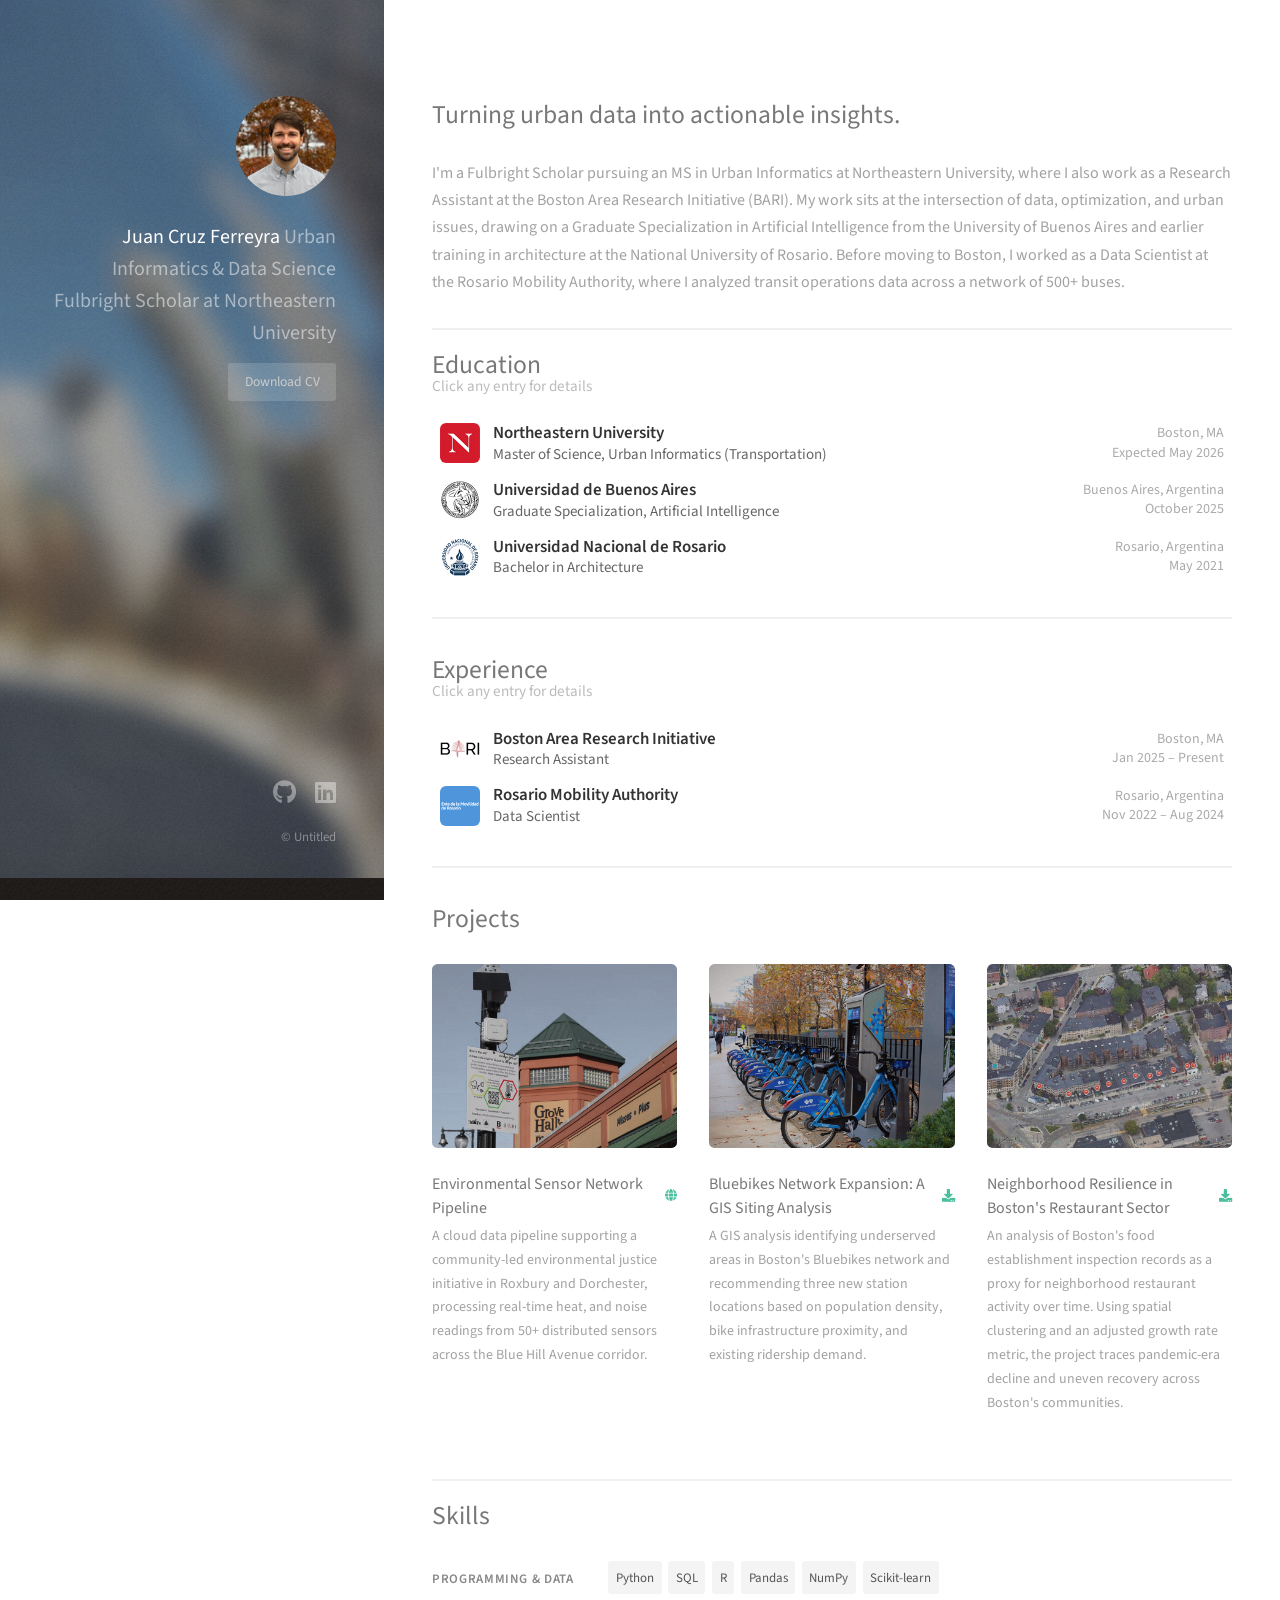
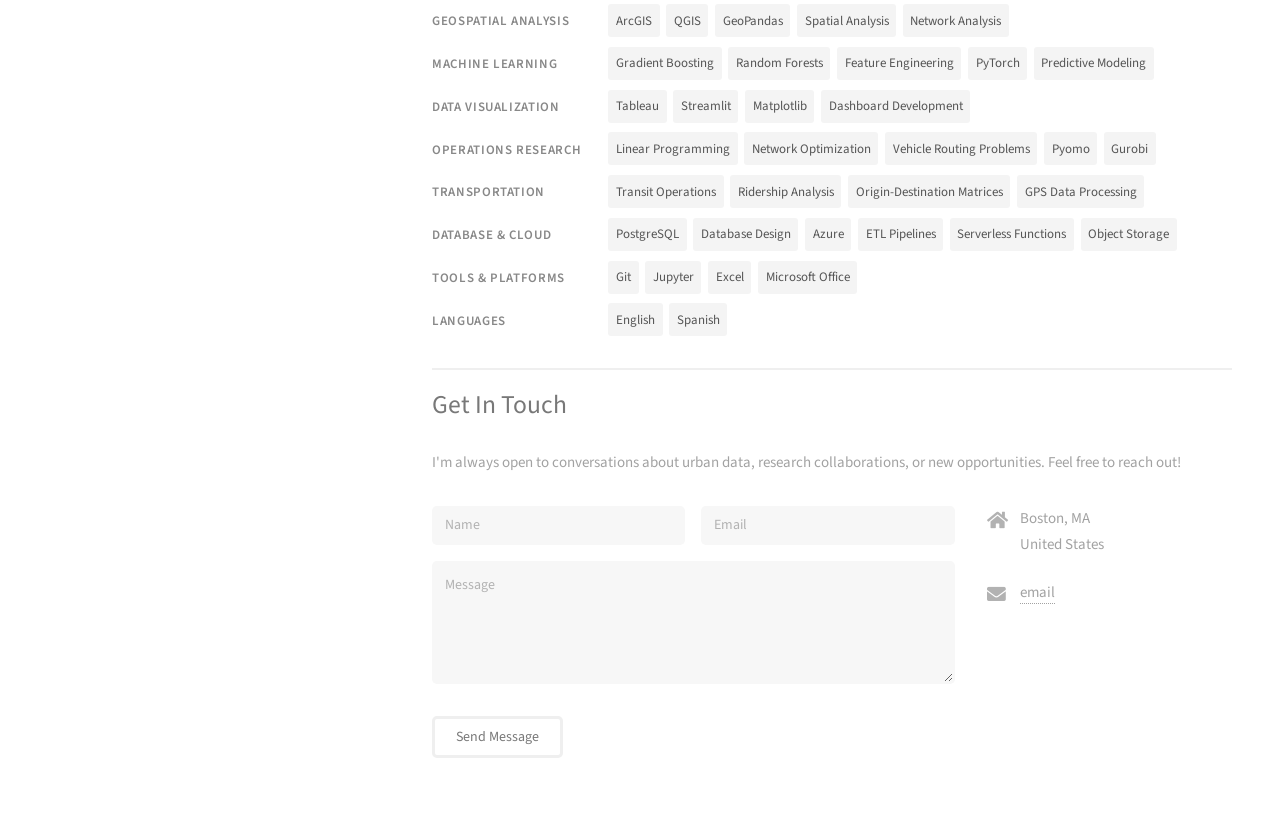
==== commit 34ac5edd: "feat: refactor projects" ====
--- a/index.html
+++ b/index.html
@@ -58,7 +58,7 @@
 						</a>
 						<div class="edu-left">
 							<span class="edu-institution">Northeastern University</span>
-							<span class="edu-degree">Master of Science, Urban Informatics</span>
+							<span class="edu-degree">Master of Science, Urban Informatics (Transportation)</span>
 						</div>
 						<div class="edu-right">
 							<span class="edu-location">Boston, MA</span>
@@ -304,14 +304,14 @@
 				<article class="col-4 col-12-xsmall work-item">
 					<div class="project-gallery">
 						<a href="images/fulls/bari/arcgis_map.jpg" class="image fit thumb"
-							data-caption="ArcGIS map with sensor locations across the Blue Hill Avenue corridor">
+							data-caption="Figure 1:|Sensor locations across the Blue Hill Avenue corridor. Each point represents an active monitoring station deployed as part of the Common SENSES initiative in Roxbury and Dorchester.">
 							<img src="images/thumbs/bari.jpg" alt="" />
 						</a>
 						<a href="images/fulls/bari/dashboard.jpg" class="image fit thumb" style="display:none"
-							data-caption="Interactive community dashboard showing real-time heat and noise readings">
+							data-caption="Figure 2:|Community-facing dashboard showing live and historical heat and noise readings. The interface is designed to be accessible to residents without technical expertise, supporting neighborhood advocacy and data-driven conversations.">
 						</a>
 						<a href="images/fulls/bari/pipeline.jpg" class="image fit thumb" style="display:none"
-							data-caption="Cloud pipeline architecture for sensor data ingestion and storage">
+							data-caption="Figure 3:|Cloud pipeline architecture. Sensor readings are ingested via webhook, staged in Azure Blob Storage, and loaded into a normalized relational database accessible to both researchers and the public dashboard.">
 						</a>
 					</div>
 					<div
@@ -326,27 +326,28 @@
 					<p>A cloud data pipeline supporting a community-led environmental justice initiative in Roxbury
 						and Dorchester, processing real-time heat, and noise readings from 50+ distributed
 						sensors across the Blue Hill Avenue corridor.</p>
-					<p class="lx-long-desc" style="display:none"><strong>Context.</strong><br>Common SENSES is a
+					<p class="lx-long-desc" style="display:none"><strong>Context</strong><br>Common SENSES is a
 						community-led action research project supporting environmental justice along Blue Hill Avenue,
 						from Dudley Town Common to Franklin Park. Led by the Dudley Street Neighborhood Initiative,
 						Project RIGHT, BARI, and the City of Boston's Office of Emerging Technology, the initiative
 						deploys environmental sensors as community infrastructure across the Roxbury and Dorchester
 						neighborhoods, making data openly available for advocacy, policy conversations, and
-						co-designed solutions. Figure 1 shows the geographic distribution of sensors along the
+						co-designed solutions. <em>Figure 1</em> shows the geographic distribution of sensors along the
 						corridor.</p>
-					<p class="lx-long-desc" style="display:none"><strong>Data.</strong><br>The pipeline ingests
+					<p class="lx-long-desc" style="display:none"><strong>Data</strong><br>The pipeline ingests
 						real-time heat and noise readings from 50+ distributed sensors through a webhook-based
 						architecture. Raw data is processed and staged in Azure Blob Storage before being loaded into
 						a normalized relational database, ensuring consistent structure across sensor types and
-						deployment locations. Figure 3 illustrates the overall pipeline architecture from ingestion
+						deployment locations. <em>Figure 3</em> illustrates the overall pipeline architecture from
+						ingestion
 						to storage.</p>
-					<p class="lx-long-desc" style="display:none"><strong>Findings.</strong><br>The deployed system
+					<p class="lx-long-desc" style="display:none"><strong>Findings</strong><br>The deployed system
 						processes sensor readings continuously and makes them accessible through two distinct
 						channels: researchers access the database directly through read permissions, while community
 						members can explore live and historical readings through an interactive dashboard embedded in
-						an ArcGIS map. Figure 2 shows the dashboard interface, which allows anyone to track
+						an ArcGIS map. <em>Figure 2</em> shows the dashboard interface, which allows anyone to track
 						conditions at any sensor location across the corridor without technical expertise.</p>
-					<p class="lx-long-desc" style="display:none"><strong>Implications.</strong><br>By translating raw
+					<p class="lx-long-desc" style="display:none"><strong>Implications</strong><br>By translating raw
 						environmental data into an accessible public resource, the system enables residents to
 						document conditions in their own neighborhood and engage in evidence-based advocacy around
 						heat and noise. The infrastructure also provides a scalable template for extending
@@ -361,21 +362,21 @@
 				<article class="col-4 col-12-xsmall work-item">
 					<div class="project-gallery">
 						<a href="images/fulls/gis/map01.jpg" class="image fit thumb"
-							data-caption="Walking accessibility to existing Bluebikes stations at 200, 500, and 1000 meter thresholds">
+							data-caption="Figure 1:|Walking accessibility to existing Bluebikes stations at 200, 500, and 1,000 meter thresholds. Areas beyond 500 meters are considered underserved for the purposes of this analysis.">
 							<img src="images/thumbs/gis.jpg" alt="" />
 						</a>
 						<a href="images/fulls/gis/map02.jpg" class="image fit thumb" style="display:none"
-							data-caption="Preliminary candidate sites in areas more than 500 meters from the nearest station"></a>
+							data-caption="Figure 2:|Preliminary candidate sites identified in areas more than 500 meters from the nearest station, overlaid with census block population data to prioritize locations with higher residential density."></a>
 						<a href="images/fulls/gis/map03.jpg" class="image fit thumb" style="display:none"
-							data-caption="Manual refinement of candidate sites combining GIS analysis and satellite imagery review"></a>
+							data-caption="Figure 3:|Manual refinement of candidate sites combining GIS analysis and satellite imagery review. Each location was assessed for terrain, street conditions, and local feasibility."></a>
 						<a href="images/fulls/gis/map04.jpg" class="image fit thumb" style="display:none"
-							data-caption="Sites filtered by population: 500 or more residents within a 200 meter buffer"></a>
+							data-caption="Figure 4:|Sites filtered by surrounding population. Only locations with 500 or more residents within a 200 meter buffer are retained."></a>
 						<a href="images/fulls/gis/map05.jpg" class="image fit thumb" style="display:none"
-							data-caption="Sites filtered by infrastructure proximity: within 500 meters of an existing bike lane"></a>
+							data-caption="Figure 5:|Sites filtered by infrastructure proximity. Candidate locations must be within 500 meters of an existing bike lane to support safe and connected routes."></a>
 						<a href="images/fulls/gis/map06.jpg" class="image fit thumb" style="display:none"
-							data-caption="Sites filtered by existing demand: nearest station with 1,000 or more trips in 2024"></a>
+							data-caption="Figure 6:|Sites filtered by existing demand. Only locations where the nearest Bluebikes station recorded 1,000 or more trips in 2024 are considered viable."></a>
 						<a href="images/fulls/gis/map07.jpg" class="image fit thumb" style="display:none"
-							data-caption="Three final proposed sites in Brighton, East Boston, and Roxbury meeting all criteria"></a>
+							data-caption="Figure 7:|Three final proposed sites in Brighton, East Boston, and Roxbury. All locations met the population, infrastructure, and demand criteria, and integrate well with the existing network."></a>
 					</div>
 					<div
 						style="display:flex; align-items:center; justify-content:space-between; margin:0.5em 0 0.3em 0;">
@@ -383,32 +384,38 @@
 						<ul class="icons" style="margin:0; font-size:0.8em;">
 							<li><a href="reports/project_gis.pdf" class="icon solid fa-download"
 									title="Download Report"><span class="label">Report</span></a></li>
-							</li>
 						</ul>
 					</div>
 					<p>A GIS analysis identifying underserved areas in Boston's Bluebikes network and recommending
 						three new station locations based on population density, bike infrastructure proximity,
 						and existing ridership demand.</p>
-					<p class="lx-long-desc" style="display:none">Boston has made meaningful investments in cycling
-						infrastructure in recent years, but gaps remain in the Bluebikes bike-share network. This
-						project uses open geospatial data to identify where new stations could most effectively
-						expand access, focusing on areas where service gaps overlap with residential density and
-						existing infrastructure.</p>
-					<p class="lx-long-desc" style="display:none">The analysis begins with a network-based walkability
-						assessment, mapping coverage at 200, 500, and 1,000 meter walking distances from each station
-						using actual street geometry rather than straight-line buffers. Areas beyond 500 meters from
-						any station are treated as underserved. Ten preliminary candidate sites are identified through
-						visual analysis of these coverage gaps overlaid with census block population data.</p>
-					<p class="lx-long-desc" style="display:none">Each candidate site is then evaluated against three
-						measurable criteria: a minimum of 500 residents within a 200 meter buffer, proximity to an
-						existing bike lane within 500 meters, and a nearest station with at least 1,000 trips recorded
-						in 2024. Sites are further refined through a qualitative review combining GIS data with
-						satellite imagery to assess terrain, street conditions, and local feasibility.</p>
-					<p class="lx-long-desc" style="display:none">Three final sites in Brighton, East Boston, and
-						Roxbury met all criteria, representing geographically diverse opportunities to extend the
-						network in areas with demonstrated demand and good infrastructure connectivity. All analysis
-						was conducted using publicly available data from Bluebikes, the City of Boston, the U.S.
-						Census, and BARI.</p>
+					<p class="lx-long-desc" style="display:none"><strong>Context</strong><br>Boston has invested
+						meaningfully in cycling infrastructure in recent years, yet gaps remain in the Bluebikes
+						bike-share network. Well-placed stations improve accessibility, close service gaps in
+						underserved neighborhoods, and support broader sustainability goals by encouraging active
+						transportation. This project uses open geospatial data to identify where new stations could
+						most effectively expand access across the city. <em>Figure 1</em> provides an overview of
+						the current network coverage.</p>
+					<p class="lx-long-desc" style="display:none"><strong>Data</strong><br>All data comes from
+						publicly available sources: trip records and station coordinates from the Bluebikes website,
+						2020 U.S. Census population counts at the census block level and bike lane shapefiles from
+						Analyze Boston, street network data from TIGER/Line shapefiles, and Boston geography files
+						from the BARI Harvard Dataverse. The analysis was conducted entirely with open data,
+						underscoring the value of civic data infrastructure for urban research.</p>
+					<p class="lx-long-desc" style="display:none"><strong>Findings</strong><br>A network-based
+						walkability assessment maps coverage at 200, 500, and 1,000 meter walking distances using
+						actual street geometry rather than straight-line buffers. Ten preliminary candidate sites
+						are identified through visual analysis of coverage gaps overlaid with population data
+						(<em>Figures 2 and 3</em>). Each site is then evaluated against three measurable criteria:
+						500 or more residents within a 200 meter buffer (<em>Figure 4</em>), proximity to a bike
+						lane within 500 meters (<em>Figure 5</em>), and a nearest station with at least 1,000 trips
+						in 2024 (<em>Figure 6</em>). Three sites in Brighton, East Boston, and Roxbury met all
+						criteria (<em>Figure 7</em>).</p>
+					<p class="lx-long-desc" style="display:none"><strong>Implications</strong><br>The selected
+						sites represent geographically diverse opportunities to extend the network in areas with
+						demonstrated demand and good infrastructure connectivity. The framework developed here offers
+						a replicable, data-driven approach to bike-share planning that could be strengthened further
+						with demographic data, station rebalancing records, and community input.</p>
 					<p class="lx-long-desc" style="display:none"><em>Developed as part of the GIS for Urban and
 							Regional Planning course at Northeastern University.</em></p>
 					<span class="lx-tag" style="display:none">Python</span>
@@ -420,24 +427,24 @@
 				<article class="col-4 col-12-xsmall work-item">
 					<div class="project-gallery">
 						<a href="images/fulls/bd4c/boston_clusters.jpg" class="image fit thumb"
-							data-caption="Clusters of restaurants inspected in Boston in 2023">
+							data-caption="Figure 1:|Restaurant clusters generated by DBSCAN across Boston in 2023. Each cluster groups nearby establishments within 250 meters, providing a spatial unit of analysis that reflects natural concentrations of restaurant activity rather than administrative boundaries.">
 							<img src="images/thumbs/bd4c.jpg" alt="" />
 						</a>
 						<a href="images/fulls/bd4c/boston_gr_table.jpg" class="image fit thumb" style="display:none"
-							data-caption="Growth rate in clusters of restaurants per neighborhood per year"></a>
+							data-caption="Figure 2:|Adjusted log growth rate by neighborhood and year. Negative values indicate declining restaurant activity relative to the five-year rolling baseline, with 2020 standing out as a city-wide downturn driven by the pandemic."></a>
 						<a href="images/fulls/bd4c/boston_gr_map.jpg" class="image fit thumb" style="display:none"
-							data-caption="Growth rate in clusters of restaurants per neighborhood during and post pandemic"></a>
+							data-caption="Figure 3:|Choropleth maps comparing neighborhood growth rates in 2020 and 2023. The 2020 map is dominated by decline, while 2023 shows a more varied pattern of recovery across the city."></a>
 						<a href="images/fulls/bd4c/boston_gr_v_distance.jpg" class="image fit thumb"
 							style="display:none"
-							data-caption="Correlation between the distance to downtown and the resilience during pandemic"></a>
+							data-caption="Figure 4:|Correlation between distance to downtown and growth rate in 2020. Neighborhoods closer to the city center experienced steeper declines, reflecting their higher dependence on transient rather than local clientele."></a>
 						<a href="images/fulls/bd4c/cs_clusters.jpg" class="image fit thumb" style="display:none"
-							data-caption="Clusters of restaurants in the Common SENSES area inspected in 2023"></a>
+							data-caption="Figure 5:|Restaurant clusters within the Common SENSES study area in 2023. Thirteen clusters are identified, with five concentrated along Blue Hill Avenue as the main commercial corridor."></a>
 						<a href="images/fulls/bd4c/cs_clusters_photos.jpg" class="image fit thumb" style="display:none"
-							data-caption="Clusters of restaurants in the Common SENSES area inspected in 2023 (Images)"></a>
+							data-caption="Figure 6:|Satellite imagery paired with cluster locations in the Common SENSES area, providing ground-level context for interpreting spatial patterns in restaurant activity."></a>
 						<a href="images/fulls/bd4c/cs_gr.jpg" class="image fit thumb" style="display:none"
-							data-caption="Growth rate in clusters of restaurants in Common SENSES area per year"></a>
+							data-caption="Figure 7:|Growth rate by cluster in the Common SENSES area over time. Most clusters showed resilience during the pandemic relative to the Boston average, with notable growth in shared kitchen facilities in recent years."></a>
 						<a href="images/fulls/bd4c/cs_clusters_growth.jpg" class="image fit thumb" style="display:none"
-							data-caption="Growth rate in clusters of restaurants in Common SENSES area during and post pandemic"></a>
+							data-caption="Figure 8:|Choropleth view of growth rates across Common SENSES clusters during and after the pandemic, highlighting the area's swift recovery and the emergence of new food production activity."></a>
 					</div>
 					<div
 						style="display:flex; align-items:center; justify-content:space-between; margin:0.5em 0 0.3em 0;">
@@ -450,22 +457,39 @@
 					<p>An analysis of Boston's food establishment inspection records as a proxy for neighborhood
 						restaurant activity over time. Using spatial clustering and an adjusted growth rate metric,
 						the project traces pandemic-era decline and uneven recovery across Boston's communities.</p>
-					<p class="lx-long-desc" style="display:none">Boston's food establishment inspection dataset, while
-						designed for regulatory purposes, holds a richer story about neighborhood vitality. This
-						project transforms over 800,000 inspection records into a measure of restaurant activity across
-						space and time, using DBSCAN clustering to define natural spatial units and an adjusted log
-						growth rate to track changes relative to a rolling baseline.</p>
-					<p class="lx-long-desc" style="display:none">The analysis surfaces clear pandemic-era patterns:
-						central neighborhoods like the West End, Downtown, and Fenway experienced the steepest declines
-						in 2020, while peripheral, residential neighborhoods proved more resilient, a difference
-						explained in part by their reliance on local rather than transient clientele. A statistically
-						significant correlation between distance to downtown and 2020 growth rate supports this
-						interpretation.</p>
-					<p class="lx-long-desc" style="display:none">At the hyperlocal scale, the analysis zooms into the
-						Common SENSES study area, a collaborative research initiative focused on Environmental Justice
-						communities along Blue Hill Avenue in Roxbury and Dorchester, revealing thirteen restaurant
-						clusters, notable resilience during the pandemic, and an emerging concentration of shared
-						kitchen facilities serving mobile food vendors.</p>
+					<p class="lx-long-desc" style="display:none"><strong>Context</strong><br>Restaurants are more
+						than places to eat — they reflect the economic health, cultural vitality, and demographic
+						dynamics of the neighborhoods they serve. Boston's food establishment inspection dataset,
+						while designed for regulatory purposes, offers a window into these dynamics when analyzed
+						over time. This project repurposes over 800,000 inspection records to construct a measure
+						of restaurant activity across space and time, with particular attention to the Common SENSES
+						study area along Blue Hill Avenue in Roxbury and Dorchester.</p>
+					<p class="lx-long-desc" style="display:none"><strong>Data</strong><br>The dataset covers
+						inspections conducted in Boston since 2006 and includes spatial coordinates for each
+						establishment. Rather than relying on administrative boundaries, restaurants are grouped
+						into spatial clusters using the DBSCAN algorithm, which identifies natural concentrations
+						of activity within 250 meters. This approach avoids splitting clusters that straddle
+						neighborhood boundaries and produces more meaningful units for comparison
+						(<em>Figures 1 and 5</em>). An adjusted log growth rate comparing each year's count to a
+						five-year rolling baseline serves as the primary metric, smoothing out short-term anomalies
+						and capturing longer-term trends (<em>Figure 2</em>).</p>
+					<p class="lx-long-desc" style="display:none"><strong>Findings</strong><br>The 2020 pandemic
+						produced a sharp city-wide decline, with an average growth rate of -0.218 across Boston
+						neighborhoods. Central areas like the West End, Downtown, and Fenway were hit hardest, while
+						peripheral residential neighborhoods proved more resilient. A statistically significant
+						correlation of 0.315 between distance to downtown and 2020 growth rate supports the
+						interpretation that neighborhoods relying on local rather than transient clientele fared
+						better (<em>Figures 3 and 4</em>). At the hyperlocal scale, the Common SENSES area showed
+						notable resilience, reaching pre-pandemic levels by 2021 and recording its highest
+						restaurant count in a decade by 2023, alongside an emerging concentration of shared kitchen
+						facilities serving mobile food vendors (<em>Figures 6, 7, and 8</em>).</p>
+					<p class="lx-long-desc" style="display:none"><strong>Implications</strong><br>The growth rate
+						metric proved robust across spatial scales, from city-wide neighborhoods down to individual
+						clusters. Rather than offering definitive conclusions, it functions as a complementary lens
+						for understanding urban dynamics, one that becomes more powerful when combined with
+						demographic, economic, or infrastructure data. Future work could integrate variables such
+						as 311 service requests, building permits, or population composition to deepen the
+						narrative of neighborhood change.</p>
 					<p class="lx-long-desc" style="display:none"><em>Developed as part of the Big Data for Cities
 							course at Northeastern University.</em></p>
 					<span class="lx-tag" style="display:none">R</span>
@@ -589,8 +613,9 @@
 					<div class="skills-tags">
 						<span>Linear Programming</span>
 						<span>Network Optimization</span>
-						<span>Vehicle Routing</span>
-						<span>PuLP</span>
+						<span>Vehicle Routing Problems</span>
+						<span>Pyomo</span>
+						<span>Gurobi</span>
 					</div>
 				</div>
 
